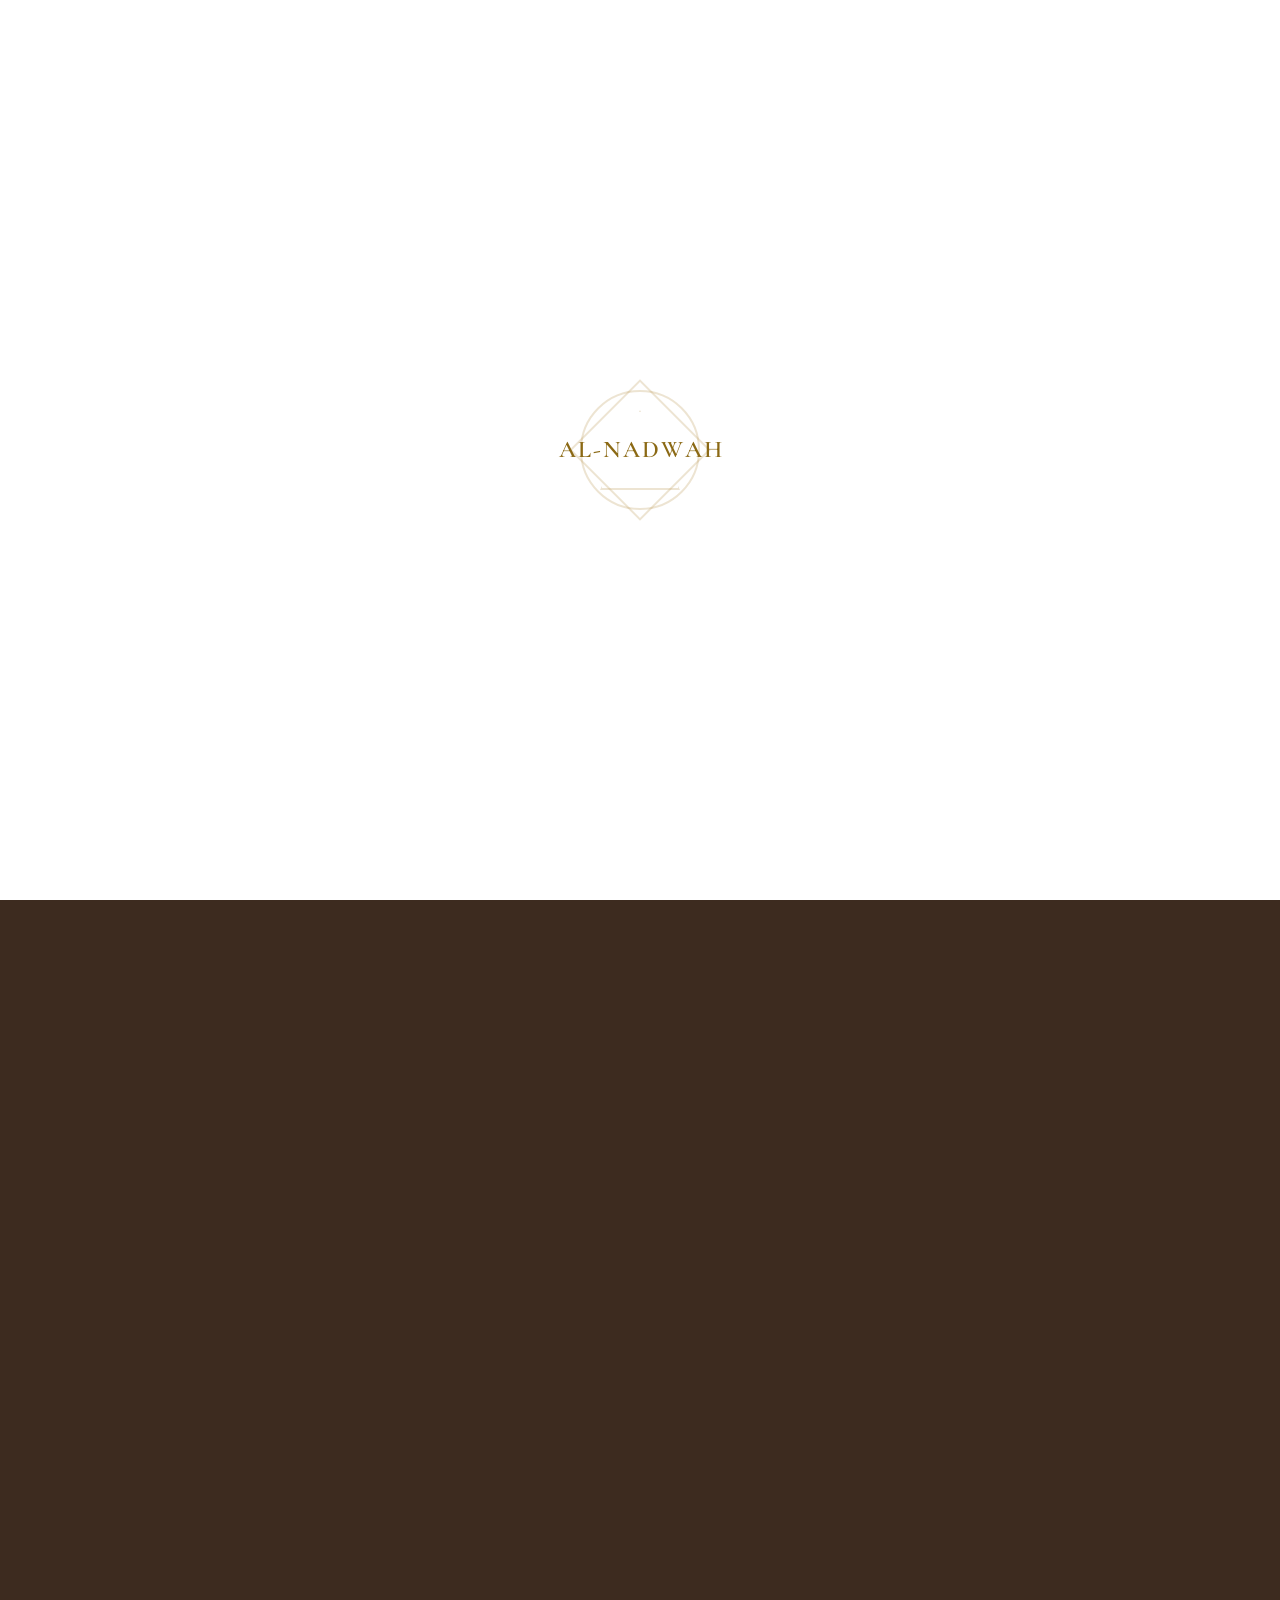
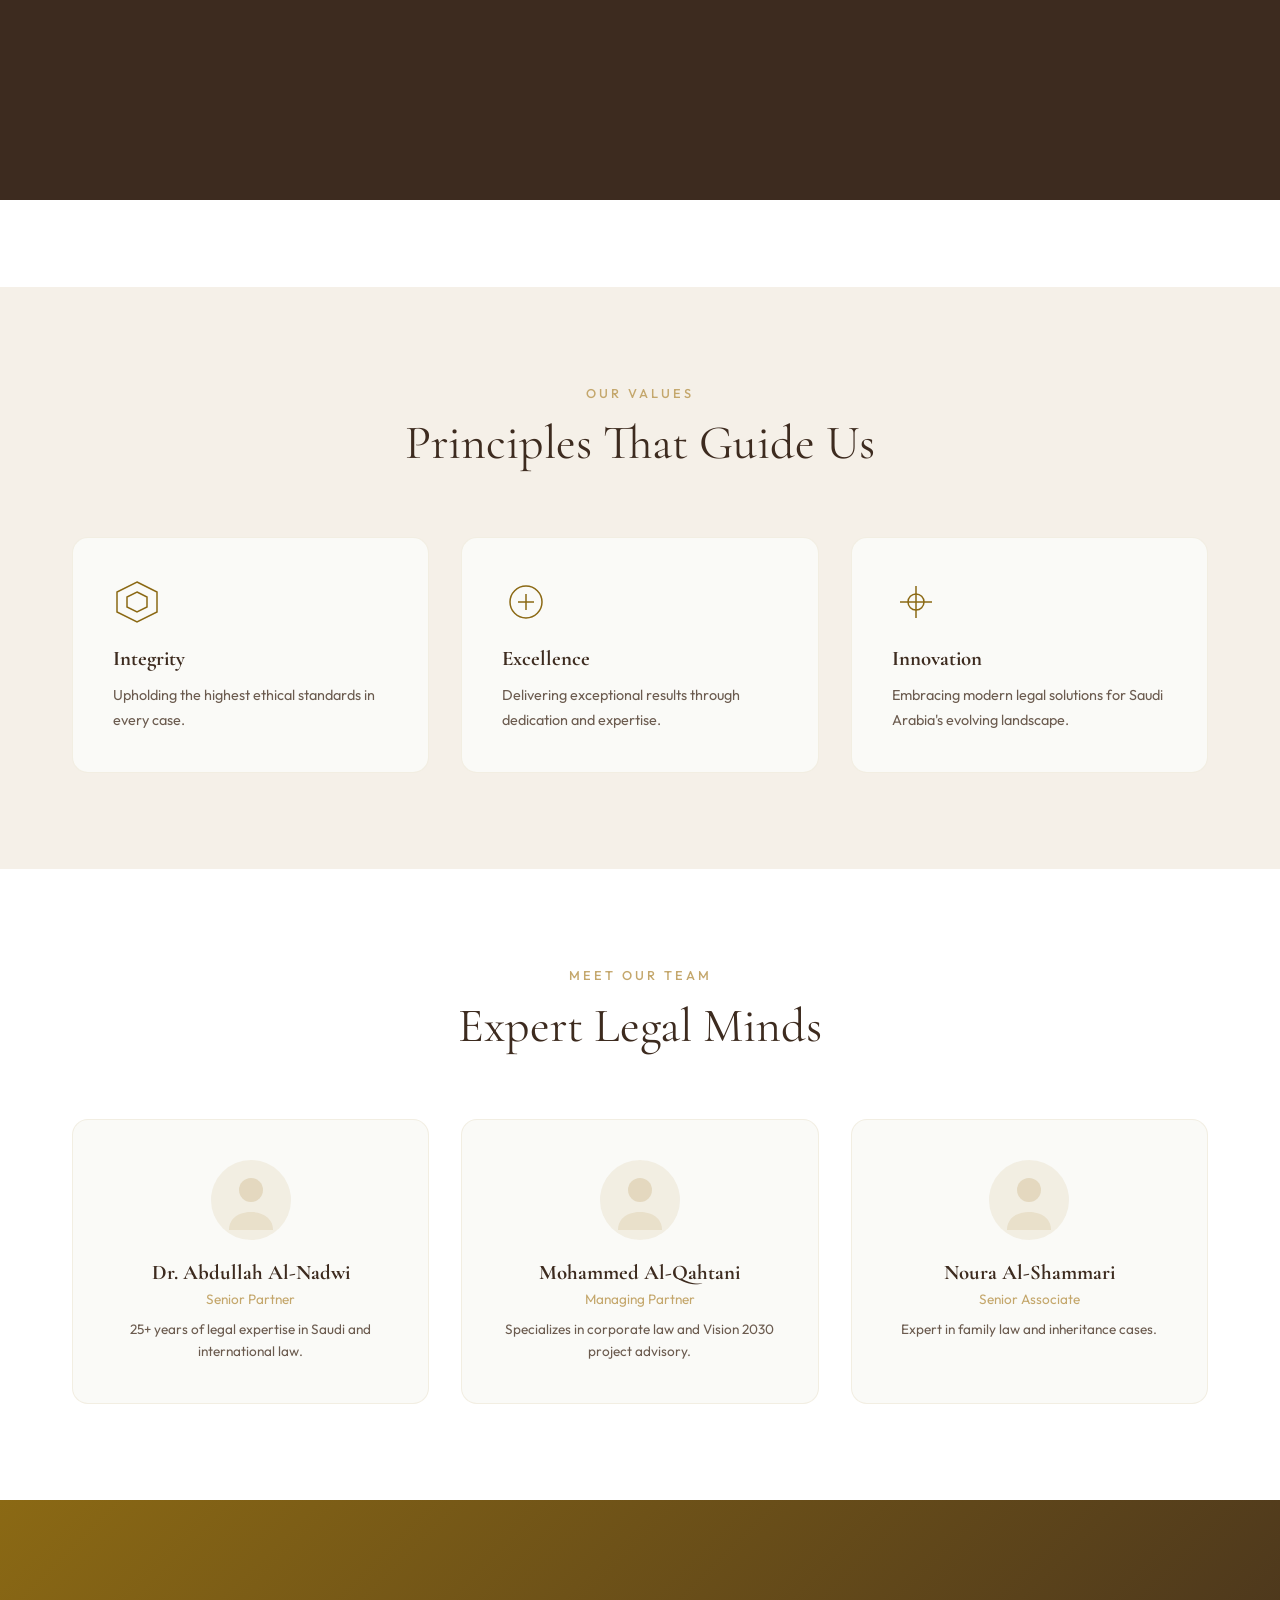
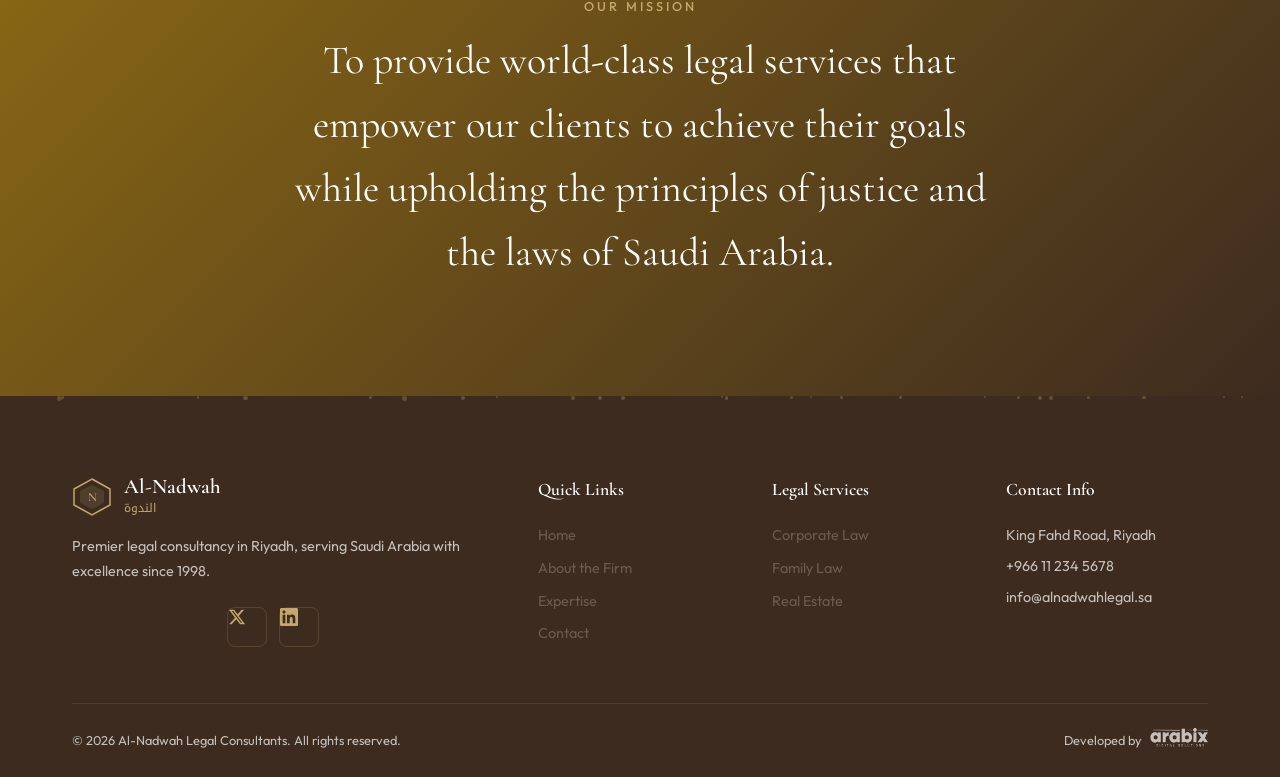
==== about.html @ ef18563a "Fix footer social icons centering, remove hero title animation, add testimonial profile photos" ====
<!DOCTYPE html>
<html lang="en" dir="ltr">
<head>
    <meta charset="UTF-8">
    <meta name="viewport" content="width=device-width, initial-scale=1.0">
    <title>About Us | Al-Nadwah Legal Consultants</title>
    <link rel="preconnect" href="https://fonts.googleapis.com">
    <link rel="preconnect" href="https://fonts.gstatic.com" crossorigin>
    <link href="https://fonts.googleapis.com/css2?family=Cormorant+Garamond:wght@300;400;500;600;700&family=Outfit:wght@200;300;400;500;600;700&family=Noto+Kufi+Arabic:wght@300;400;500;600;700&display=swap" rel="stylesheet">
    <link rel="stylesheet" href="styles.css?v=11">
</head>
<body>
    <div class="preloader" id="preloader">
        <div class="preloader-inner">
            <div class="preloader-shape shape-1"></div>
            <div class="preloader-shape shape-2"></div>
            <div class="preloader-shape shape-3"></div>
            <div class="preloader-text">
                <span>A</span><span>L</span><span>-</span><span>N</span><span>A</span><span>D</span><span>W</span><span>A</span><span>H</span>
            </div>
        </div>
    </div>
    <div class="cursor" id="cursor"></div>
    <div class="cursor-follower" id="cursorFollower"></div>

    <nav class="nav" id="nav">
        <div class="nav-container">
            <a href="index.html" class="nav-logo">
                <div class="logo-icon">
                    <svg viewBox="0 0 40 40" fill="none">
                        <path d="M20 2L38 12V28L20 38L2 28V12L20 2Z" stroke="currentColor" stroke-width="1.5"/>
                        <path d="M20 8L32 14V26L20 32L8 26V14L20 8Z" fill="currentColor" opacity="0.15"/>
                        <text x="20" y="24" text-anchor="middle" fill="currentColor" font-size="12" font-weight="600" font-family="Cormorant Garamond">N</text>
                    </svg>
                </div>
                <div class="logo-text">
                    <span class="logo-en">Al-Nadwah</span>
                    <span class="logo-ar">الندوة</span>
                </div>
            </a>
            <div class="nav-links" id="navLinks">
                <a href="index.html" class="nav-link" data-en="Home" data-ar="الرئيسية">Home</a>
                <a href="about.html" class="nav-link active" data-en="About the Firm" data-ar="عن المكتب">About the Firm</a>
                <a href="services.html" class="nav-link" data-en="Expertise" data-ar="خبراتنا">Expertise</a>
                <a href="contact.html" class="nav-link" data-en="Contact" data-ar="تواصل">Contact</a>
            </div>
            <div class="nav-actions">
                <button class="lang-toggle" id="langToggle">
                    <span class="lang-icon"><svg viewBox="0 0 24 24" fill="none" stroke="currentColor" stroke-width="1.5"><circle cx="12" cy="12" r="10"/><path d="M2 12h20M12 2a15.3 15.3 0 014 10 15.3 15.3 0 01-4 10 15.3 15.3 0 01-4-10 15.3 15.3 0 014-10z"/></svg></span>
                    <span class="lang-text" id="langText">عربي</span>
                </button>
                <a href="contact.html" class="nav-cta" data-en="Get Started" data-ar="ابدأ الآن">Get Started</a>
            </div>
            <button class="nav-toggle" id="navToggle"><span></span><span></span><span></span></button>
        </div>
    </nav>

    <div class="mobile-menu" id="mobileMenu">
        <div class="mobile-menu-inner">
            <a href="index.html" class="mobile-link" data-en="Home" data-ar="الرئيسية">Home</a>
            <a href="about.html" class="mobile-link active" data-en="About the Firm" data-ar="عن المكتب">About the Firm</a>
            <a href="services.html" class="mobile-link" data-en="Expertise" data-ar="خبراتنا">Expertise</a>
            <a href="contact.html" class="mobile-link" data-en="Contact" data-ar="تواصل">Contact</a>
            <div class="mobile-lang"><button class="lang-toggle" onclick="toggleLang()"><span id="mobileLangText">عربي</span></button></div>
        </div>
    </div>

    <!-- Page Hero -->
    <section class="about-hero" id="aboutHero">
        <div class="about-hero-part">
            <div class="about-hero-left">
                <div class="about-hero-content">
                    <h1 class="about-hero-title reveal-up" data-en="The Firm" data-ar="المكتب">The Firm</h1>
                    <nav class="breadcrumb reveal-up">
                        <a href="index.html" data-en="Home" data-ar="الرئيسية">Home</a>
                        <span>›</span>
                        <span data-en="The Firm" data-ar="المكتب">The Firm</span>
                    </nav>
                </div>
            </div>
            <div class="about-hero-right">
                <img src="assets/03.png" alt="Al-Nadwah Legal" class="about-hero-img">
            </div>
        </div>
    </section>

    <!-- Our Story -->
    <section style="padding: 6rem 0; background: var(--white);">
        <div class="section-container">
            <div class="about-grid">
                <div class="about-content">
                    <h2 class="section-title reveal-up" data-en="Founded in 1998" data-ar="تأسست عام 1998">Founded in 1998</h2>
                    <p class="about-text reveal-up" data-en="Founded in 1998 by Sheikh Abdullah Al-Nadwi, our firm began as a small practice in Riyadh's historic district. Over 25 years, we have grown into one of Saudi Arabia's most respected legal consultancies, serving over 3,000 clients across the Kingdom." data-ar="تأسست في عام 1998 على يد الشيخ عبدالله الندوي، بدأت شركتنا كممارسة صغيرة في الحي التاريخي في الرياض. على مدى 25 عاماً، نمونا لتصبح واحدة من أكثر شركات الاستشارات القانونية احتراماً في المملكة العربية السعودية، حيث خدمنا أكثر من 3000 عميل في جميع أنحاء المملكة.">Founded in 1998 by Sheikh Abdullah Al-Nadwi, our firm began as a small practice in Riyadh's historic district. Over 25 years, we have grown into one of Saudi Arabia's most respected legal consultancies, serving over 3,000 clients across the Kingdom.</p>
                    <p class="about-text reveal-up" data-en="Our deep understanding of both Sharia law and modern legal frameworks allows us to serve our clients with unmatched precision. We combine traditional Saudi legal principles with international best practices." data-ar="فهمنا العميق للشريعة الإسلامية والأنظمة القانونية الحديثة يمكّنا من خدمة عملائنا بدقة لا مثيل لها. نجمع بين المبادئ القانونية السعودية التقليدية وأفضل الممارسات الدولية.">Our deep understanding of both Sharia law and modern legal frameworks allows us to serve our clients with unmatched precision. We combine traditional Saudi legal principles with international best practices.</p>
                </div>
                <div class="about-visual reveal-scale">
                    <div class="about-image-stack">
                        <div class="about-img about-img-1">
                            <svg viewBox="0 0 300 400" fill="none">
                                <rect width="300" height="400" rx="12" fill="#F5F0E8"/>
                                <rect x="30" y="40" width="240" height="2" fill="#C4A76C" opacity="0.3"/>
                                <rect x="30" y="60" width="180" height="2" fill="#C4A76C" opacity="0.2"/>
                                <rect x="30" y="80" width="200" height="2" fill="#C4A76C" opacity="0.2"/>
                                <circle cx="150" cy="250" r="60" fill="#C4A76C" opacity="0.1"/>
                                <text x="150" y="255" text-anchor="middle" fill="#8B6914" font-size="14" font-family="Cormorant Garamond" opacity="0.5">EST. 1998</text>
                            </svg>
                        </div>
                        <div class="about-img about-img-2">
                            <svg viewBox="0 0 250 300" fill="none">
                                <rect width="250" height="300" rx="12" fill="#C4A76C" opacity="0.1"/>
                                <rect x="20" y="30" width="210" height="2" fill="#C4A76C" opacity="0.3"/>
                                <rect x="20" y="50" width="150" height="2" fill="#C4A76C" opacity="0.2"/>
                                <circle cx="125" cy="180" r="40" stroke="#8B6914" stroke-width="1" opacity="0.3"/>
                                <text x="125" y="185" text-anchor="middle" fill="#8B6914" font-size="10" font-family="Cormorant Garamond" opacity="0.4">25+ Years</text>
                            </svg>
                        </div>
                    </div>
                </div>
            </div>
        </div>
    </section>

    <!-- Values -->
    <section style="padding: 6rem 0; background: var(--cream);">
        <div class="section-container">
            <div class="section-header">
                <div class="section-label reveal-up" data-en="Our Values" data-ar="قيمنا">Our Values</div>
                <h2 class="section-title reveal-up" data-en="Principles That Guide Us" data-ar="مبادئ توجيهنا">Principles That Guide Us</h2>
            </div>
            <div class="testimonials-grid">
                <div class="testimonial-card reveal-up">
                    <div class="vision-card-icon">
                        <svg viewBox="0 0 48 48" fill="none" stroke="#8B6914" stroke-width="1.5">
                            <path d="M24 4L44 14V34L24 44L4 34V14L24 4Z"/>
                            <path d="M24 14L34 19V29L24 34L14 29V19L24 14Z"/>
                        </svg>
                    </div>
                    <h4 style="margin: 1rem 0 0.5rem; color: var(--deep-brown); font-family: 'Cormorant Garamond', serif; font-size: 1.3rem;" data-en="Integrity" data-ar="النزاهة">Integrity</h4>
                    <p style="font-size: 0.9rem; color: var(--text-light); line-height: 1.7;" data-en="Upholding the highest ethical standards in every case." data-ar="الالتزام بأعلى المعايير الأخلاقية في كل قضية.">Upholding the highest ethical standards in every case.</p>
                </div>
                <div class="testimonial-card reveal-up">
                    <div class="vision-card-icon">
                        <svg viewBox="0 0 48 48" fill="none" stroke="#8B6914" stroke-width="1.5">
                            <circle cx="24" cy="24" r="16"/>
                            <path d="M24 16v16M16 24h16"/>
                        </svg>
                    </div>
                    <h4 style="margin: 1rem 0 0.5rem; color: var(--deep-brown); font-family: 'Cormorant Garamond', serif; font-size: 1.3rem;" data-en="Excellence" data-ar="التميز">Excellence</h4>
                    <p style="font-size: 0.9rem; color: var(--text-light); line-height: 1.7;" data-en="Delivering exceptional results through dedication and expertise." data-ar="تقديم نتائج استثنائية من خلال التفاني والخبرة.">Delivering exceptional results through dedication and expertise.</p>
                </div>
                <div class="testimonial-card reveal-up">
                    <div class="vision-card-icon">
                        <svg viewBox="0 0 48 48" fill="none" stroke="#8B6914" stroke-width="1.5">
                            <path d="M24 8v32M8 24h32"/>
                            <circle cx="24" cy="24" r="8"/>
                        </svg>
                    </div>
                    <h4 style="margin: 1rem 0 0.5rem; color: var(--deep-brown); font-family: 'Cormorant Garamond', serif; font-size: 1.3rem;" data-en="Innovation" data-ar="الابتكار">Innovation</h4>
                    <p style="font-size: 0.9rem; color: var(--text-light); line-height: 1.7;" data-en="Embracing modern legal solutions for Saudi Arabia's evolving landscape." data-ar="تبني الحلول القانونية الحديثة للمشهد المتطور في المملكة العربية السعودية.">Embracing modern legal solutions for Saudi Arabia's evolving landscape.</p>
                </div>
            </div>
        </div>
    </section>

    <!-- Team -->
    <section style="padding: 6rem 0; background: var(--white);">
        <div class="section-container">
            <div class="section-header">
                <div class="section-label reveal-up" data-en="Meet Our Team" data-ar="تعرف على فريقنا">Meet Our Team</div>
                <h2 class="section-title reveal-up" data-en="Expert Legal Minds" data-ar="عقول قانونية خبيرة">Expert Legal Minds</h2>
            </div>
            <div class="testimonials-grid">
                <div class="testimonial-card reveal-up" style="text-align: center;">
                    <div class="author-avatar" style="margin: 0 auto 1rem; width: 80px; height: 80px;">
                        <svg viewBox="0 0 80 80" fill="none"><circle cx="40" cy="40" r="40" fill="#C4A76C" opacity="0.15"/><circle cx="40" cy="30" r="12" fill="#C4A76C" opacity="0.3"/><path d="M18 70c0-12 10-18 22-18s22 6 22 18" fill="#C4A76C" opacity="0.2"/></svg>
                    </div>
                    <h4 style="color: var(--deep-brown); font-family: 'Cormorant Garamond', serif; font-size: 1.3rem;" data-en="Dr. Abdullah Al-Nadwi" data-ar="د. عبدالله الندوي">Dr. Abdullah Al-Nadwi</h4>
                    <span style="font-size: 0.85rem; color: var(--gold); display: block; margin-bottom: 0.5rem;" data-en="Senior Partner" data-ar="شريك أول">Senior Partner</span>
                    <p style="font-size: 0.85rem; color: var(--text-light); line-height: 1.6;" data-en="25+ years of legal expertise in Saudi and international law." data-ar="أكثر من 25 عاماً من الخبرة القانونية في القانون السعودي والدولي.">25+ years of legal expertise in Saudi and international law.</p>
                </div>
                <div class="testimonial-card reveal-up" style="text-align: center;">
                    <div class="author-avatar" style="margin: 0 auto 1rem; width: 80px; height: 80px;">
                        <svg viewBox="0 0 80 80" fill="none"><circle cx="40" cy="40" r="40" fill="#C4A76C" opacity="0.15"/><circle cx="40" cy="30" r="12" fill="#C4A76C" opacity="0.3"/><path d="M18 70c0-12 10-18 22-18s22 6 22 18" fill="#C4A76C" opacity="0.2"/></svg>
                    </div>
                    <h4 style="color: var(--deep-brown); font-family: 'Cormorant Garamond', serif; font-size: 1.3rem;" data-en="Mohammed Al-Qahtani" data-ar="محمد القحطاني">Mohammed Al-Qahtani</h4>
                    <span style="font-size: 0.85rem; color: var(--gold); display: block; margin-bottom: 0.5rem;" data-en="Managing Partner" data-ar="شريك إداري">Managing Partner</span>
                    <p style="font-size: 0.85rem; color: var(--text-light); line-height: 1.6;" data-en="Specializes in corporate law and Vision 2030 project advisory." data-ar="متخصص في قانون الشركات واستشارات مشاريع رؤية 2030.">Specializes in corporate law and Vision 2030 project advisory.</p>
                </div>
                <div class="testimonial-card reveal-up" style="text-align: center;">
                    <div class="author-avatar" style="margin: 0 auto 1rem; width: 80px; height: 80px;">
                        <svg viewBox="0 0 80 80" fill="none"><circle cx="40" cy="40" r="40" fill="#C4A76C" opacity="0.15"/><circle cx="40" cy="30" r="12" fill="#C4A76C" opacity="0.3"/><path d="M18 70c0-12 10-18 22-18s22 6 22 18" fill="#C4A76C" opacity="0.2"/></svg>
                    </div>
                    <h4 style="color: var(--deep-brown); font-family: 'Cormorant Garamond', serif; font-size: 1.3rem;" data-en="Noura Al-Shammari" data-ar="نورة الشمري">Noura Al-Shammari</h4>
                    <span style="font-size: 0.85rem; color: var(--gold); display: block; margin-bottom: 0.5rem;" data-en="Senior Associate" data-ar="محامٍ أول">Senior Associate</span>
                    <p style="font-size: 0.85rem; color: var(--text-light); line-height: 1.6;" data-en="Expert in family law and inheritance cases." data-ar="خبيرة في قانون الأسرة وقضايا الميراث.">Expert in family law and inheritance cases.</p>
                </div>
            </div>
        </div>
    </section>

    <!-- Mission -->
    <section class="cta-section" style="padding: 6rem 0;">
        <div class="section-container">
            <div class="cta-content">
                <div class="section-label reveal-up" style="color: var(--gold);" data-en="Our Mission" data-ar="مهمتنا">Our Mission</div>
                <h2 class="cta-title reveal-up" style="font-size: 2.5rem;" data-en="To provide world-class legal services that empower our clients to achieve their goals while upholding the principles of justice and the laws of Saudi Arabia." data-ar="تقديم خدمات قانونية عالمية المستوى تمكّن عملائنا من تحقيق أهدافهم مع الحفاظ على مبادئ العدالة وقوانين المملكة العربية السعودية.">To provide world-class legal services that empower our clients to achieve their goals while upholding the principles of justice and the laws of Saudi Arabia.</h2>
            </div>
        </div>
    </section>

    <!-- Footer -->
    <footer class="footer">
        <div class="footer-particles" id="footerParticles"></div>
        <div class="footer-container">
            <div class="footer-top">
                <div class="footer-brand">
                    <a href="index.html" class="footer-logo">
                        <div class="logo-icon"><svg viewBox="0 0 40 40" fill="none"><path d="M20 2L38 12V28L20 38L2 28V12L20 2Z" stroke="currentColor" stroke-width="1.5"/><path d="M20 8L32 14V26L20 32L8 26V14L20 8Z" fill="currentColor" opacity="0.15"/><text x="20" y="24" text-anchor="middle" fill="currentColor" font-size="12" font-weight="600" font-family="Cormorant Garamond">N</text></svg></div>
                        <div class="logo-text"><span class="logo-en">Al-Nadwah</span><span class="logo-ar">الندوة</span></div>
                    </a>
                    <p class="footer-desc" data-en="Premier legal consultancy in Riyadh, serving Saudi Arabia with excellence since 1998." data-ar="أولى الاستشارات القانونية في الرياض، تخدم المملكة العربية السعودية بالتمييز منذ عام 1998.">Premier legal consultancy in Riyadh, serving Saudi Arabia with excellence since 1998.</p>
                    <div class="footer-social">
                        <a href="#" class="social-link" aria-label="Twitter"><svg viewBox="0 0 24 24" fill="currentColor"><path d="M18.244 2.25h3.308l-7.227 8.26 8.502 11.24H16.17l-5.214-6.817L4.99 21.75H1.68l7.73-8.835L1.254 2.25H8.08l4.713 6.231zm-1.161 17.52h1.833L7.084 4.126H5.117z"/></svg></a>
                        <a href="#" class="social-link" aria-label="LinkedIn"><svg viewBox="0 0 24 24" fill="currentColor"><path d="M20.447 20.452h-3.554v-5.569c0-1.328-.027-3.037-1.852-3.037-1.853 0-2.136 1.445-2.136 2.939v5.667H9.351V9h3.414v1.561h.046c.477-.9 1.637-1.85 3.37-1.85 3.601 0 4.267 2.37 4.267 5.455v6.286zM5.337 7.433c-1.144 0-2.063-.926-2.063-2.065 0-1.138.92-2.063 2.063-2.063 1.14 0 2.064.925 2.064 2.063 0 1.139-.925 2.065-2.064 2.065zm1.782 13.019H3.555V9h3.564v11.452zM22.225 0H1.771C.792 0 0 .774 0 1.729v20.542C0 23.227.792 24 1.771 24h20.451C23.2 24 24 23.227 24 22.271V1.729C24 .774 23.2 0 22.222 0h.003z"/></svg></a>
                    </div>
                </div>
                <div class="footer-links">
                    <div class="footer-col">
                        <h4 data-en="Quick Links" data-ar="روابط سريعة">Quick Links</h4>
                        <a href="index.html" data-en="Home" data-ar="الرئيسية">Home</a>
                        <a href="about.html" data-en="About the Firm" data-ar="عن المكتب">About the Firm</a>
                        <a href="services.html" data-en="Expertise" data-ar="خبراتنا">Expertise</a>
                        <a href="contact.html" data-en="Contact" data-ar="تواصل">Contact</a>
                    </div>
                    <div class="footer-col">
                        <h4 data-en="Legal Services" data-ar="الخدمات القانونية">Legal Services</h4>
                        <a href="services.html" data-en="Corporate Law" data-ar="قانون الشركات">Corporate Law</a>
                        <a href="services.html" data-en="Family Law" data-ar="قانون الأسرة">Family Law</a>
                        <a href="services.html" data-en="Real Estate" data-ar="العقارات">Real Estate</a>
                    </div>
                    <div class="footer-col">
                        <h4 data-en="Contact Info" data-ar="معلومات التواصل">Contact Info</h4>
                        <p data-en="King Fahd Road, Riyadh" data-ar="شارع الملك فهد، الرياض">King Fahd Road, Riyadh</p>
                        <p data-en="+966 11 234 5678" data-ar="+966 11 234 5678">+966 11 234 5678</p>
                        <p data-en="info@alnadwahlegal.sa" data-ar="info@alnadwahlegal.sa">info@alnadwahlegal.sa</p>
                    </div>
                </div>
            </div>
            <div class="footer-bottom">
                <p data-en="© 2026 Al-Nadwah Legal Consultants. All rights reserved." data-ar="© ٢٠٢٦ الندوة للاستشارات القانونية. جميع الحقوق محفوظة.">© 2026 Al-Nadwah Legal Consultants. All rights reserved.</p>
                <div class="footer-dev">
                    <span data-en="Developed by" data-ar="تطوير بواسطة">Developed by</span>
                    <a href="https://arabixweb.com" target="_blank" class="dev-logo"><img src="assets/arabix-logo.png" alt="arabixweb" onerror="this.style.display='none'; this.nextElementSibling.style.display='inline';"><span style="display:none; color: #C4A76C; font-weight: 600;">arabixweb</span></a>
                </div>
            </div>
        </div>
    </footer>
    <script src="app.js"></script>
</body>
</html>
---- styles.css ----
/* ========================================
   Al-Nadwah Legal Consultants
   White & Light Brown Theme
   ======================================== */

:root {
    --white: #FFFFFF;
    --off-white: #FAFAF7;
    --cream: #F5F0E8;
    --light-brown: #D4B896;
    --brown: #C4A76C;
    --dark-brown: #8B6914;
    --deep-brown: #3D2B1F;
    --text: #2C2420;
    --text-light: #6B5B4F;
    --text-lighter: #9A8B7F;
    --gold: #C4A76C;
    --gold-light: #D4C4A0;
    --border: rgba(196, 167, 108, 0.15);
    --shadow: 0 4px 30px rgba(61, 43, 31, 0.08);
    --shadow-lg: 0 20px 60px rgba(61, 43, 31, 0.12);
    --transition: cubic-bezier(0.4, 0, 0.2, 1);
    --bounce: cubic-bezier(0.68, -0.55, 0.265, 1.55);
}

*, *::before, *::after {
    margin: 0;
    padding: 0;
    box-sizing: border-box;
}

html {
    scroll-behavior: smooth;
    font-size: 16px;
}

body {
    font-family: 'Outfit', sans-serif;
    color: var(--text);
    background: var(--white);
    overflow-x: hidden;
    line-height: 1.6;
}

body.loading {
    overflow: hidden;
}

/* ========================================
   Preloader
   ======================================== */
.preloader {
    position: fixed;
    top: 0;
    left: 0;
    width: 100%;
    height: 100%;
    background: var(--white);
    z-index: 10000;
    display: flex;
    align-items: center;
    justify-content: center;
    transition: opacity 0.8s var(--transition), visibility 0.8s;
}

.preloader.hidden {
    opacity: 0;
    visibility: hidden;
}

.preloader-inner {
    position: relative;
    width: 200px;
    height: 200px;
    display: flex;
    align-items: center;
    justify-content: center;
}

.preloader-shape {
    position: absolute;
    border: 2px solid var(--gold);
    opacity: 0.3;
}

.shape-1 {
    width: 120px;
    height: 120px;
    border-radius: 50%;
    animation: preloaderPulse 2s ease-in-out infinite;
}

.shape-2 {
    width: 100px;
    height: 100px;
    transform: rotate(45deg);
    animation: preloaderSpin 3s linear infinite;
}

.shape-3 {
    width: 80px;
    height: 80px;
    clip-path: polygon(50% 0%, 100% 100%, 0% 100%);
    animation: preloaderPulse 2s ease-in-out infinite 0.5s;
}

@keyframes preloaderPulse {
    0%, 100% { transform: scale(1); opacity: 0.3; }
    50% { transform: scale(1.1); opacity: 0.6; }
}

@keyframes preloaderSpin {
    from { transform: rotate(45deg); }
    to { transform: rotate(405deg); }
}

.preloader-text {
    position: relative;
    z-index: 1;
    display: flex;
    gap: 2px;
}

.preloader-text span {
    font-family: 'Cormorant Garamond', serif;
    font-size: 1.5rem;
    font-weight: 600;
    color: var(--dark-brown);
    animation: preloaderLetter 1.5s ease-in-out infinite;
}

.preloader-text span:nth-child(1) { animation-delay: 0s; }
.preloader-text span:nth-child(2) { animation-delay: 0.1s; }
.preloader-text span:nth-child(3) { animation-delay: 0.2s; }
.preloader-text span:nth-child(4) { animation-delay: 0.3s; }
.preloader-text span:nth-child(5) { animation-delay: 0.4s; }
.preloader-text span:nth-child(6) { animation-delay: 0.5s; }
.preloader-text span:nth-child(7) { animation-delay: 0.6s; }
.preloader-text span:nth-child(8) { animation-delay: 0.7s; }
.preloader-text span:nth-child(9) { animation-delay: 0.8s; }

@keyframes preloaderLetter {
    0%, 100% { opacity: 0.3; transform: translateY(0); }
    50% { opacity: 1; transform: translateY(-5px); }
}

/* ========================================
   Navigation
   ======================================== */
.nav {
    position: fixed;
    top: 0;
    left: 0;
    width: 100%;
    z-index: 1000;
    padding: 1.2rem 0;
    transition: all 0.5s var(--transition);
}

.nav.scrolled {
    background: rgba(255, 255, 255, 0.97);
    backdrop-filter: blur(20px);
    padding: 0.7rem 0;
    box-shadow: 0 2px 40px rgba(61, 43, 31, 0.08);
}

.hero-page.nav.scrolled .nav-logo,
.hero-page.nav.scrolled .logo-en {
    color: var(--deep-brown);
}

.hero-page.nav.scrolled .logo-ar {
    color: var(--brown);
}

.hero-page.nav.scrolled .nav-link {
    color: var(--text-light);
    transition: color 0.3s ease;
}

.hero-page.nav.scrolled .nav-link:hover,
.hero-page.nav.scrolled .nav-link.active {
    color: var(--deep-brown);
}

.hero-page.nav.scrolled .nav-link::after {
    background: var(--gold);
}

.hero-page.nav.scrolled .lang-toggle {
    border-color: var(--border);
    color: var(--text-light);
    background: transparent;
}

.hero-page.nav.scrolled .lang-toggle:hover {
    border-color: var(--gold);
    color: var(--dark-brown);
    background: transparent;
}

.hero-page.nav.scrolled .nav-cta {
    background: var(--deep-brown);
    border: 1.5px solid var(--deep-brown);
    color: var(--white);
}

.hero-page.nav.scrolled .nav-cta:hover {
    background: var(--dark-brown);
    border-color: var(--dark-brown);
}

.nav-container {
    max-width: 1300px;
    margin: 0 auto;
    padding: 0 2rem;
    display: flex;
    align-items: center;
    justify-content: space-between;
}

.nav-logo {
    display: flex;
    align-items: center;
    gap: 0.75rem;
    text-decoration: none;
    color: var(--deep-brown);
}

.logo-icon {
    width: 40px;
    height: 40px;
}

.logo-icon svg {
    width: 100%;
    height: 100%;
}

.logo-text {
    display: flex;
    flex-direction: column;
}

.logo-en {
    font-family: 'Cormorant Garamond', serif;
    font-size: 1.3rem;
    font-weight: 600;
    line-height: 1.1;
    color: var(--deep-brown);
}

.logo-ar {
    font-family: 'Noto Kufi Arabic', sans-serif;
    font-size: 0.75rem;
    color: var(--brown);
}

.nav-links {
    display: flex;
    gap: 2.5rem;
}

.nav-link {
    text-decoration: none;
    color: var(--deep-brown);
    font-size: 0.85rem;
    font-weight: 600;
    text-transform: uppercase;
    letter-spacing: 0.5px;
    position: relative;
    transition: color 0.3s;
}

.nav-link::after {
    content: '';
    position: absolute;
    bottom: -4px;
    left: 0;
    width: 0;
    height: 1.5px;
    background: var(--gold);
    transition: width 0.4s var(--transition);
}

.nav-link:hover, .nav-link.active {
    color: var(--deep-brown);
}

.nav-link:hover::after, .nav-link.active::after {
    width: 100%;
}

.nav-actions {
    display: flex;
    align-items: center;
    gap: 1.5rem;
}

.lang-toggle {
    display: flex;
    align-items: center;
    gap: 0.4rem;
    background: none;
    border: 1px solid var(--border);
    padding: 0.4rem 0.8rem;
    border-radius: 20px;
    cursor: pointer;
    font-size: 0.8rem;
    color: var(--text-light);
    transition: all 0.3s;
}

.lang-toggle:hover {
    border-color: var(--gold);
    color: var(--dark-brown);
}

.lang-icon svg {
    width: 16px;
    height: 16px;
}

.nav-cta {
    display: inline-flex;
    align-items: center;
    padding: 0.6rem 1.5rem;
    background: var(--deep-brown);
    color: var(--white);
    text-decoration: none;
    border-radius: 6px;
    font-size: 0.85rem;
    font-weight: 500;
    transition: all 0.3s var(--transition);
}

/* Hero page nav - white text over image */
.hero-page .nav-logo,
.hero-page .logo-en {
    color: var(--white);
    transition: color 0.4s ease;
}

.hero-page .logo-ar {
    color: var(--gold);
    transition: color 0.4s ease;
}

.hero-page .nav-link {
    color: rgba(255, 255, 255, 0.9);
    transition: color 0.3s ease;
}

.hero-page .nav-link:hover,
.hero-page .nav-link.active {
    color: var(--white);
}

.hero-page .nav-link::after {
    background: var(--white);
    transition: background 0.3s ease;
}

.hero-page .lang-toggle {
    border-color: var(--deep-brown);
    color: var(--white);
    background: rgba(61, 43, 31, 0.6);
    backdrop-filter: blur(10px);
    transition: all 0.3s ease;
}

.hero-page .lang-toggle:hover {
    border-color: var(--deep-brown);
    color: var(--white);
    background: var(--deep-brown);
    transform: translateY(-2px);
    box-shadow: 0 4px 15px rgba(61, 43, 31, 0.3);
}

.hero-page .nav-cta {
    background: var(--deep-brown);
    border: 1.5px solid var(--deep-brown);
    color: var(--white);
    transition: all 0.3s ease;
}

.hero-page .nav-cta:hover {
    background: var(--dark-brown);
    border-color: var(--dark-brown);
    transform: translateY(-2px);
    box-shadow: 0 4px 15px rgba(61, 43, 31, 0.3);
}

.nav-cta:hover {
    background: var(--dark-brown);
    transform: translateY(-1px);
}

.nav-toggle {
    display: none;
    flex-direction: column;
    gap: 5px;
    background: none;
    border: none;
    cursor: pointer;
    padding: 5px;
}

.nav-toggle span {
    width: 24px;
    height: 2px;
    background: var(--deep-brown);
    transition: all 0.3s;
    border-radius: 2px;
}

.hero-page .nav-toggle span {
    background: var(--white);
}

.hero-page.nav.scrolled .nav-toggle span {
    background: var(--deep-brown);
}

.nav-toggle.active span:nth-child(1) {
    transform: rotate(45deg) translate(5px, 5px);
}

.nav-toggle.active span:nth-child(2) {
    opacity: 0;
}

.nav-toggle.active span:nth-child(3) {
    transform: rotate(-45deg) translate(5px, -5px);
}

/* About Hero - Diagonal Split */
.about-hero {
    display: flex;
    height: 30vh;
    margin-top: 72px;
    overflow: hidden;
}

.about-hero-left {
    flex: 1;
    background: var(--deep-brown);
    display: flex;
    align-items: center;
    padding: 2rem 6%;
    clip-path: polygon(0 0, 100% 0, 80% 100%, 0 100%);
    position: relative;
    z-index: 2;
}

.about-hero-part {
    display: flex;
    flex: 1;
    height: 100%;
    width: 100%;
}

.about-hero-right {
    width: 55%;
    margin-left: -12%;
    overflow: hidden;
    height: 100%;
}

.about-hero-img {
    width: 100%;
    height: 100%;
    object-fit: cover;
    display: block;
}

.about-hero-content {
    max-width: 500px;
}

.about-hero-title {
    font-family: 'Playfair Display', serif;
    font-size: 3rem;
    font-weight: 700;
    color: var(--white);
    line-height: 1.1;
    margin-bottom: 0.8rem;
}

/* RTL Hero Mirror */
[dir="rtl"] .about-hero-part {
    flex-direction: row-reverse;
    flex-wrap: wrap;
}

[dir="rtl"] .about-hero-left {
    flex: 1;
    order: 2;
    clip-path: polygon(20% 0, 100% 0, 100% 100%, 0 100%);
}

[dir="rtl"] .about-hero-right {
    order: 1;
    width: 55%;
    margin-right: -12%;
    margin-left: 0;
}

[dir="rtl"] .about-hero-content {
    text-align: right;
}

[dir="rtl"] .breadcrumb {
    direction: rtl;
}

.breadcrumb {
    display: flex;
    align-items: center;
    gap: 0.5rem;
    font-size: 0.85rem;
}

.breadcrumb a {
    color: rgba(255, 255, 255, 0.7);
    text-decoration: none;
    transition: color 0.3s ease;
}

.breadcrumb a:hover {
    color: var(--white);
}

.breadcrumb span {
    color: rgba(255, 255, 255, 0.5);
}

.breadcrumb span:last-child {
    color: var(--gold);
}

/* About Story Section */
.about-story-section {
    padding: 6rem 0;
    background: #3d2b1f;
}

/* About Background Animation */
.about-particles {
    position: absolute;
    top: 0;
    left: 0;
    width: 100%;
    height: 100%;
    pointer-events: none;
}

.about-particle {
    position: absolute;
    width: 4px;
    height: 4px;
    background: var(--gold);
    border-radius: 50%;
    opacity: 0;
    animation: particleFloat linear infinite;
}

.about-particle.line {
    width: 1px;
    height: 40px;
    border-radius: 0;
}

@keyframes particleFloat {
    0% { opacity: 0; transform: translateY(100%) rotate(0deg); }
    10% { opacity: 0.6; }
    90% { opacity: 0.6; }
    100% { opacity: 0; transform: translateY(-100vh) rotate(360deg); }
}

.about-image-frame {
    position: relative;
    border-radius: 12px;
    overflow: hidden;
    box-shadow: 0 20px 60px rgba(0, 0, 0, 0.3);
}

.about-story-img {
    width: 100%;
    height: 400px;
    object-fit: cover;
    display: block;
    border-radius: 12px;
}

.about-frame-accent {
    position: absolute;
    top: -10px;
    right: -10px;
    width: 80px;
    height: 80px;
    border: 3px solid var(--gold);
    border-radius: 12px;
    z-index: -1;
}

/* Mobile Menu */
.mobile-menu {
    position: fixed;
    top: 0;
    left: 0;
    width: 100%;
    height: 100vh;
    background: var(--white);
    z-index: 999;
    display: flex;
    align-items: center;
    justify-content: center;
    opacity: 0;
    visibility: hidden;
    transition: all 0.5s var(--transition);
}

.mobile-menu.active {
    opacity: 1;
    visibility: visible;
}

.mobile-menu-inner {
    display: flex;
    flex-direction: column;
    align-items: center;
    gap: 2rem;
}

.mobile-link {
    font-family: 'Cormorant Garamond', serif;
    font-size: 2.5rem;
    font-weight: 600;
    text-decoration: none;
    color: var(--deep-brown);
    opacity: 0;
    transform: translateY(20px);
    transition: all 0.4s var(--transition);
}

.mobile-menu.active .mobile-link {
    opacity: 1;
    transform: translateY(0);
}

.mobile-menu.active .mobile-link:nth-child(1) { transition-delay: 0.1s; }
.mobile-menu.active .mobile-link:nth-child(2) { transition-delay: 0.2s; }
.mobile-menu.active .mobile-link:nth-child(3) { transition-delay: 0.3s; }
.mobile-menu.active .mobile-link:nth-child(4) { transition-delay: 0.4s; }

.mobile-link:hover {
    color: var(--gold);
}

.mobile-lang {
    margin-top: 1rem;
    opacity: 0;
    transform: translateY(20px);
    transition: all 0.4s var(--transition) 0.5s;
}

.mobile-menu.active .mobile-lang {
    opacity: 1;
    transform: translateY(0);
}

/* ========================================
   Hero Section
   ======================================== */
.hero {
    min-height: 100vh;
    display: flex;
    align-items: center;
    position: relative;
    overflow: hidden;
    background: var(--deep-brown);
}

.hero-bg-image {
    position: absolute;
    top: 0;
    left: 0;
    width: 100%;
    height: 100%;
    background: url('assets/01.png') center center / cover no-repeat;
    z-index: 0;
}

.hero-dark-overlay {
    position: absolute;
    top: 0;
    left: 0;
    width: 100%;
    height: 100%;
    background: linear-gradient(90deg, rgba(61,43,31,0.7) 0%, rgba(61,43,31,0.3) 50%, rgba(61,43,31,0.1) 100%);
    z-index: 1;
}

.hero-diagonal-edge {
    position: absolute;
    bottom: 0;
    right: 0;
    width: 300px;
    height: 300px;
    background: var(--deep-brown);
    clip-path: polygon(100% 0, 100% 100%, 0 100%);
    z-index: 2;
}

.hero-bg-shapes {
    position: absolute;
    top: 0;
    left: 0;
    width: 100%;
    height: 100%;
    pointer-events: none;
    z-index: 0;
}

.floating-shape {
    position: absolute;
    opacity: 0.08;
}

.shape-circle {
    width: 300px;
    height: 300px;
    border: 2px solid var(--gold);
    border-radius: 50%;
    top: 10%;
    right: 5%;
    animation: floatShape 20s ease-in-out infinite;
}

.shape-diamond {
    width: 150px;
    height: 150px;
    border: 2px solid var(--dark-brown);
    transform: rotate(45deg);
    bottom: 20%;
    left: 10%;
    animation: floatShape 15s ease-in-out infinite reverse;
}

.shape-hex {
    width: 120px;
    height: 120px;
    border: 2px solid var(--gold);
    clip-path: polygon(50% 0%, 100% 25%, 100% 75%, 50% 100%, 0% 75%, 0% 25%);
    top: 30%;
    left: 20%;
    animation: floatShape 18s ease-in-out infinite 2s;
}

.shape-triangle {
    width: 100px;
    height: 100px;
    border: 2px solid var(--dark-brown);
    clip-path: polygon(50% 0%, 100% 100%, 0% 100%);
    bottom: 30%;
    right: 15%;
    animation: floatShape 22s ease-in-out infinite 1s;
}

.shape-ring {
    width: 200px;
    height: 200px;
    border: 1px solid var(--gold);
    border-radius: 50%;
    top: 60%;
    left: 5%;
    animation: floatShape 25s ease-in-out infinite 3s;
}

@keyframes floatShape {
    0%, 100% { transform: translateY(0) rotate(0deg); }
    25% { transform: translateY(-20px) rotate(5deg); }
    50% { transform: translateY(-10px) rotate(-3deg); }
    75% { transform: translateY(-25px) rotate(2deg); }
}

.hero-container {
    max-width: 1300px;
    margin: 0 auto;
    padding: 8rem 2rem 4rem;
    display: grid;
    grid-template-columns: 1fr 1fr;
    gap: 4rem;
    align-items: center;
    position: relative;
    z-index: 2;
}

.hero-badge {
    display: inline-flex;
    align-items: center;
    gap: 0.5rem;
    background: rgba(255, 255, 255, 0.1);
    border: 1px solid rgba(255, 255, 255, 0.25);
    padding: 0.5rem 1rem;
    border-radius: 30px;
    font-size: 0.8rem;
    color: var(--white);
    margin-bottom: 1.5rem;
}

.badge-dot {
    width: 6px;
    height: 6px;
    background: var(--gold);
    border-radius: 50%;
    animation: pulse 2s infinite;
}

@keyframes pulse {
    0%, 100% { opacity: 1; transform: scale(1); }
    50% { opacity: 0.5; transform: scale(1.5); }
}

.hero-title {
    font-family: 'Cormorant Garamond', serif;
    font-size: 4.5rem;
    font-weight: 300;
    line-height: 1.1;
    color: var(--white);
    margin-bottom: 1.5rem;
}

.title-line {
    display: block;
}

.title-accent {
    font-weight: 600;
    color: var(--gold);
    font-style: italic;
}

.hero-desc {
    font-size: 1.05rem;
    color: rgba(255, 255, 255, 0.8);
    line-height: 1.8;
    margin-bottom: 2rem;
    max-width: 500px;
}

.hero-buttons {
    display: flex;
    gap: 1rem;
    flex-wrap: wrap;
}

/* Buttons */
.btn {
    display: inline-flex;
    align-items: center;
    gap: 0.5rem;
    padding: 0.9rem 2rem;
    border-radius: 6px;
    font-size: 0.9rem;
    font-weight: 500;
    text-decoration: none;
    transition: all 0.4s var(--transition);
    cursor: pointer;
    border: none;
    position: relative;
    overflow: hidden;
}

.btn svg {
    width: 18px;
    height: 18px;
    transition: transform 0.3s var(--transition);
}

.btn:hover svg {
    transform: translateX(4px);
}

.btn-primary {
    background: var(--deep-brown);
    color: var(--white);
}

.btn-primary:hover {
    background: var(--dark-brown);
    transform: translateY(-2px);
    box-shadow: 0 10px 30px rgba(61, 43, 31, 0.2);
}

.btn-outline {
    background: transparent;
    color: var(--deep-brown);
    border: 1.5px solid var(--deep-brown);
}

.btn-outline:hover {
    background: var(--deep-brown);
    color: var(--white);
    transform: translateY(-2px);
}

.btn-white {
    background: var(--white);
    color: var(--deep-brown);
}

.btn-white:hover {
    background: var(--cream);
    transform: translateY(-2px);
    box-shadow: 0 10px 30px rgba(255, 255, 255, 0.3);
}

.btn-ghost {
    background: transparent;
    color: var(--white);
    border: 1.5px solid rgba(255, 255, 255, 0.4);
}

.btn-ghost:hover {
    background: rgba(255, 255, 255, 0.1);
    border-color: var(--white);
}

/* Hero Responsive */
@media (max-width: 1024px) {
    .hero-title {
        font-size: 3rem;
    }
    
    .hero-diagonal-edge {
        width: 200px;
        height: 200px;
    }
}

@media (max-width: 768px) {
    .nav-links, .nav-actions {
        display: none;
    }
    
    .nav-toggle {
        display: flex;
    }
    
    .hero-title {
        font-size: 2.2rem;
    }
    
    .hero-diagonal-edge {
        width: 150px;
        height: 150px;
    }
    
    .hero-dark-overlay {
        background: linear-gradient(180deg, rgba(61,43,31,0.5) 0%, rgba(61,43,31,0.8) 100%);
    }
}

.hero-scroll-indicator {
    position: absolute;
    bottom: 2rem;
    left: 50%;
    transform: translateX(-50%);
    display: flex;
    flex-direction: column;
    align-items: center;
    gap: 0.5rem;
    z-index: 2;
}

.scroll-line {
    width: 1px;
    height: 40px;
    background: linear-gradient(to bottom, var(--gold), transparent);
    animation: scrollBounce 2s infinite;
}

@keyframes scrollBounce {
    0%, 100% { opacity: 1; transform: scaleY(1); }
    50% { opacity: 0.5; transform: scaleY(0.5); }
}

.hero-scroll-indicator span {
    font-size: 0.7rem;
    color: rgba(255, 255, 255, 0.6);
    text-transform: uppercase;
    letter-spacing: 2px;
}

/* ========================================
   Section Styles
   ======================================== */
.section-container {
    max-width: 1200px;
    margin: 0 auto;
    padding: 0 2rem;
}

.section-label {
    font-size: 0.8rem;
    font-weight: 500;
    color: var(--gold);
    text-transform: uppercase;
    letter-spacing: 3px;
    margin-bottom: 0.75rem;
}

.section-title {
    font-family: 'Cormorant Garamond', serif;
    font-size: 3rem;
    font-weight: 400;
    color: var(--deep-brown);
    line-height: 1.2;
    margin-bottom: 1.5rem;
}

.section-header {
    text-align: center;
    margin-bottom: 4rem;
}

/* ========================================
   About Preview Section
   ======================================== */
.about-preview {
    padding: 8rem 0;
    background: var(--white);
}

.about-grid {
    display: grid;
    grid-template-columns: 1fr 1fr;
    gap: 5rem;
    align-items: center;
}

.about-text {
    font-size: 1.05rem;
    color: var(--text-light);
    line-height: 1.8;
    margin-bottom: 2rem;
}

.about-stats {
    display: flex;
    gap: 2.5rem;
    margin-bottom: 2rem;
}

.about-stat {
    display: flex;
    flex-direction: column;
}

.about-stat-num {
    font-family: 'Cormorant Garamond', serif;
    font-size: 2.5rem;
    font-weight: 700;
    color: var(--dark-brown);
}

.about-stat-plus {
    font-family: 'Cormorant Garamond', serif;
    font-size: 2.5rem;
    font-weight: 700;
    color: var(--gold);
}

.about-stat-label {
    font-size: 0.8rem;
    color: var(--text-light);
    text-transform: uppercase;
    letter-spacing: 1px;
}

.about-visual {
    position: relative;
}

.about-image-stack {
    position: relative;
    overflow: hidden;
}

.about-photo {
    width: 100%;
    max-width: 550px;
    height: 480px;
    border-radius: 12px;
    box-shadow: var(--shadow-lg);
    object-fit: cover;
    object-position: top center;
    transition: transform 0.5s var(--transition);
}

.about-photo:hover {
    transform: scale(1.02);
}

/* ========================================
   Services Horizontal Scroll
   ======================================== */
.services-section {
    padding: 8rem 0;
    background: var(--cream);
}

.services-scroll-wrapper {
    overflow-x: auto;
    padding: 0 2rem 2rem;
    scrollbar-width: thin;
    scrollbar-color: var(--gold) transparent;
}

.services-scroll-wrapper::-webkit-scrollbar {
    height: 4px;
}

.services-scroll-wrapper::-webkit-scrollbar-track {
    background: transparent;
}

.services-scroll-wrapper::-webkit-scrollbar-thumb {
    background: var(--gold);
    border-radius: 2px;
}

.services-scroll {
    display: flex;
    gap: 1.5rem;
    padding-bottom: 1rem;
}

.service-card {
    min-width: 320px;
    background: var(--white);
    border: 1px solid var(--border);
    border-radius: 16px;
    padding: 2.5rem;
    transition: all 0.5s var(--transition);
    position: relative;
    overflow: hidden;
}

.service-card::before {
    content: '';
    position: absolute;
    top: 0;
    left: 0;
    width: 100%;
    height: 3px;
    background: linear-gradient(90deg, var(--gold), var(--dark-brown));
    transform: scaleX(0);
    transform-origin: left;
    transition: transform 0.5s var(--transition);
}

.service-card:hover {
    transform: translateY(-8px);
    box-shadow: var(--shadow-lg);
}

.service-card:hover::before {
    transform: scaleX(1);
}

.service-icon {
    width: 64px;
    height: 64px;
    margin-bottom: 1.5rem;
}

.service-icon svg {
    width: 100%;
    height: 100%;
}

.service-title {
    font-family: 'Cormorant Garamond', serif;
    font-size: 1.5rem;
    font-weight: 600;
    color: var(--deep-brown);
    margin-bottom: 0.75rem;
}

.service-desc {
    font-size: 0.9rem;
    color: var(--text-light);
    line-height: 1.7;
    margin-bottom: 1.5rem;
}

.service-link {
    font-size: 0.85rem;
    color: var(--dark-brown);
    text-decoration: none;
    font-weight: 500;
    transition: color 0.3s;
}

.service-link:hover {
    color: var(--gold);
}

/* ========================================
   Vision Section
   ======================================== */
.vision-section {
    padding: 8rem 0;
    position: relative;
    overflow: hidden;
    background: linear-gradient(135deg, #1a0f0a 0%, #3d2b1f 50%, #2a1d14 100%);
    color: var(--white);
}

.vision-bg {
    position: absolute;
    top: 0;
    left: 0;
    width: 100%;
    height: 100%;
    pointer-events: none;
}

.vision-gradient {
    position: absolute;
    top: 0;
    left: 0;
    width: 100%;
    height: 100%;
    background: radial-gradient(ellipse at 20% 50%, rgba(196, 167, 108, 0.15) 0%, transparent 50%),
                radial-gradient(ellipse at 80% 50%, rgba(196, 167, 108, 0.1) 0%, transparent 50%);
    animation: visionGlow 8s ease-in-out infinite alternate;
}

@keyframes visionGlow {
    0% { opacity: 0.5; transform: scale(1); }
    100% { opacity: 1; transform: scale(1.05); }
}

.vision-glow {
    position: absolute;
    border-radius: 50%;
    filter: blur(80px);
    opacity: 0.3;
}

.vision-glow-1 {
    width: 500px;
    height: 500px;
    background: rgba(196, 167, 108, 0.2);
    top: -200px;
    left: -100px;
    animation: floatGlow1 12s ease-in-out infinite;
}

.vision-glow-2 {
    width: 400px;
    height: 400px;
    background: rgba(139, 105, 20, 0.2);
    bottom: -150px;
    right: -100px;
    animation: floatGlow2 10s ease-in-out infinite;
}

@keyframes floatGlow1 {
    0%, 100% { transform: translate(0, 0); }
    50% { transform: translate(50px, 30px); }
}

@keyframes floatGlow2 {
    0%, 100% { transform: translate(0, 0); }
    50% { transform: translate(-50px, -30px); }
}

.vision-particles {
    position: absolute;
    top: 0;
    left: 0;
    width: 100%;
    height: 100%;
}

.vision-particle {
    position: absolute;
    width: 3px;
    height: 3px;
    background: var(--gold);
    border-radius: 50%;
    animation: visionParticleFloat linear infinite;
}

@keyframes visionParticleFloat {
    0% { opacity: 0; transform: translateY(100%) scale(0); }
    10% { opacity: 0.8; transform: scale(1); }
    90% { opacity: 0.8; }
    100% { opacity: 0; transform: translateY(-100vh) scale(0); }
}

.vision-content {
    text-align: center;
    max-width: 900px;
    margin: 0 auto;
    position: relative;
    z-index: 1;
}

.vision-title {
    color: var(--white);
}

.vision-desc {
    font-size: 1.1rem;
    color: rgba(255, 255, 255, 0.7);
    line-height: 1.8;
    margin-bottom: 3rem;
}

.vision-cards {
    display: grid;
    grid-template-columns: repeat(3, 1fr);
    gap: 1.5rem;
    margin-bottom: 3rem;
}

.vision-card {
    background: rgba(255, 255, 255, 0.05);
    border: 1px solid rgba(196, 167, 108, 0.2);
    border-radius: 12px;
    padding: 2rem;
    transition: all 0.4s var(--transition);
}

.vision-card:hover {
    background: rgba(255, 255, 255, 0.1);
    transform: translateY(-5px);
}

.vision-card-icon {
    width: 48px;
    height: 48px;
    margin-bottom: 1rem;
}

.vision-card-icon svg {
    width: 100%;
    height: 100%;
}

.vision-card h4 {
    font-family: 'Cormorant Garamond', serif;
    font-size: 1.3rem;
    font-weight: 600;
    margin-bottom: 0.5rem;
}

.vision-card p {
    font-size: 0.85rem;
    color: rgba(255, 255, 255, 0.6);
    line-height: 1.6;
}

/* ========================================
   Testimonials
   ======================================== */
.testimonials-section {
    padding: 8rem 0;
    background: var(--white);
}

.testimonials-grid {
    display: grid;
    grid-template-columns: repeat(3, 1fr);
    gap: 2rem;
}

.testimonial-card {
    background: var(--off-white);
    border: 1px solid var(--border);
    border-radius: 16px;
    padding: 2.5rem;
    transition: all 0.4s var(--transition);
    position: relative;
}

.testimonial-card:hover {
    transform: translateY(-5px);
    box-shadow: var(--shadow);
}

.testimonial-quote {
    font-family: 'Cormorant Garamond', serif;
    font-size: 4rem;
    color: var(--gold);
    line-height: 1;
    margin-bottom: 0.5rem;
    opacity: 0.5;
}

.testimonial-text {
    font-size: 0.95rem;
    color: var(--text-light);
    line-height: 1.7;
    margin-bottom: 1.5rem;
}

.testimonial-author {
    display: flex;
    align-items: center;
    gap: 0.75rem;
}

.author-avatar {
    width: 48px;
    height: 48px;
}

.author-avatar svg {
    width: 100%;
    height: 100%;
}

.testimonial-author h4 {
    font-size: 0.9rem;
    font-weight: 600;
    color: var(--deep-brown);
}

.testimonial-author span {
    font-size: 0.8rem;
    color: var(--text-lighter);
}

/* ========================================
   CTA Section
   ======================================== */
.cta-section {
    padding: 8rem 0;
    background: linear-gradient(135deg, var(--dark-brown) 0%, var(--deep-brown) 100%);
    color: var(--white);
    position: relative;
    overflow: hidden;
}

.cta-bg-shapes {
    position: absolute;
    top: 0;
    left: 0;
    width: 100%;
    height: 100%;
    pointer-events: none;
}

.cta-shape {
    position: absolute;
    border: 1px solid rgba(255, 255, 255, 0.1);
    border-radius: 50%;
}

.cta-shape-1 {
    width: 400px;
    height: 400px;
    top: -200px;
    right: -100px;
    animation: floatShape 20s ease-in-out infinite;
}

.cta-shape-2 {
    width: 300px;
    height: 300px;
    bottom: -150px;
    left: -100px;
    animation: floatShape 15s ease-in-out infinite reverse;
}

.cta-shape-3 {
    width: 200px;
    height: 200px;
    top: 50%;
    left: 50%;
    transform: translate(-50%, -50%);
    animation: floatShape 18s ease-in-out infinite 2s;
}

.cta-content {
    text-align: center;
    max-width: 700px;
    margin: 0 auto;
    position: relative;
    z-index: 1;
}

.cta-title {
    font-family: 'Cormorant Garamond', serif;
    font-size: 3rem;
    font-weight: 400;
    color: var(--white);
    margin-bottom: 1rem;
}

.cta-desc {
    font-size: 1.05rem;
    color: rgba(255, 255, 255, 0.7);
    line-height: 1.7;
    margin-bottom: 2.5rem;
}

.cta-buttons {
    display: flex;
    justify-content: center;
    gap: 1rem;
    flex-wrap: wrap;
}

/* ========================================
   Footer
   ======================================== */
.footer {
    background: var(--deep-brown);
    color: rgba(255, 255, 255, 0.7);
    padding: 5rem 0 0;
    position: relative;
    overflow: hidden;
}

.footer-particles {
    position: absolute;
    top: 0;
    left: 0;
    width: 100%;
    height: 100%;
    pointer-events: none;
    overflow: hidden;
}

.footer-particle {
    position: absolute;
    width: 3px;
    height: 3px;
    background: var(--gold);
    border-radius: 50%;
    opacity: 0.3;
    animation: particleFloat 25s linear infinite;
}

@keyframes particleFloat {
    0% { transform: translateY(100vh) rotate(0deg); opacity: 0; }
    10% { opacity: 0.3; }
    90% { opacity: 0.3; }
    100% { transform: translateY(-100px) rotate(720deg); opacity: 0; }
}

.footer-container {
    max-width: 1200px;
    margin: 0 auto;
    padding: 0 2rem;
    position: relative;
    z-index: 1;
}

.footer-top {
    display: grid;
    grid-template-columns: 1.2fr 2fr;
    gap: 4rem;
    padding-bottom: 3rem;
    border-bottom: 1px solid rgba(196, 167, 108, 0.15);
}

.footer-logo {
    display: flex;
    align-items: center;
    gap: 0.75rem;
    text-decoration: none;
    color: var(--white);
    margin-bottom: 1rem;
}

.footer-logo .logo-icon svg {
    color: var(--gold);
}

.footer-logo .logo-en {
    color: var(--white);
}

.footer-logo .logo-ar {
    color: var(--gold);
}

.footer-desc {
    font-size: 0.9rem;
    line-height: 1.7;
    margin-bottom: 1.5rem;
}

.footer-social {
    display: flex;
    gap: 0.75rem;
    justify-content: center;
    align-items: center;
}

.social-link {
    width: 40px;
    height: 40px;
    display: flex;
    align-items: center;
    justify-content: center;
    border: 1px solid rgba(196, 167, 108, 0.2);
    border-radius: 8px;
    color: var(--gold);
    transition: all 0.3s;
}

.social-link:hover {
    background: var(--gold);
    color: var(--deep-brown);
    transform: translateY(-2px);
}

.social-link svg {
    width: 18px;
    height: 18px;
}

.footer-links {
    display: grid;
    grid-template-columns: repeat(3, 1fr);
    gap: 2rem;
}

.footer-col h4 {
    font-family: 'Cormorant Garamond', serif;
    font-size: 1.1rem;
    font-weight: 600;
    color: var(--white);
    margin-bottom: 1.25rem;
}

.footer-col a {
    display: block;
    color: rgba(255, 255, 255, 0.5);
    text-decoration: none;
    font-size: 0.9rem;
    margin-bottom: 0.6rem;
    transition: color 0.3s;
}

.footer-col a:hover {
    color: var(--gold);
}

.footer-col p {
    font-size: 0.9rem;
    margin-bottom: 0.5rem;
}

.footer-bottom {
    display: flex;
    justify-content: space-between;
    align-items: center;
    padding: 1.5rem 0;
}

.footer-bottom p {
    font-size: 0.8rem;
}

.footer-dev {
    display: flex;
    align-items: center;
    gap: 0.5rem;
    font-size: 0.8rem;
}

.dev-logo img {
    height: 20px;
    filter: brightness(0) invert(1);
    opacity: 0.7;
    transition: opacity 0.3s;
}

.dev-logo img:hover {
    opacity: 1;
}

/* ========================================
   Scroll Animations
   ======================================== */
.reveal-up {
    opacity: 0;
    transform: translateY(40px);
    transition: all 0.8s var(--transition);
}

.reveal-up.revealed {
    opacity: 1;
    transform: translateY(0);
}

.reveal-scale {
    opacity: 0;
    transform: scale(0.9);
    transition: all 0.8s var(--transition);
}

.reveal-scale.revealed {
    opacity: 1;
    transform: scale(1);
}

.reveal-card {
    opacity: 0;
    transform: translateY(30px);
    transition: all 0.6s var(--transition);
}

.reveal-card.revealed {
    opacity: 1;
    transform: translateY(0);
}

/* ========================================
   Page Transition
   ======================================== */
.page-transition {
    position: fixed;
    top: 0;
    left: 0;
    width: 100%;
    height: 100%;
    background: var(--deep-brown);
    z-index: 9999;
    transform: translateY(100%);
    transition: transform 0.6s var(--transition);
}

.page-transition.active {
    transform: translateY(0);
}

/* ========================================
   Responsive
   ======================================== */
@media (max-width: 1024px) {
    .hero-container {
        grid-template-columns: 1fr;
        text-align: center;
    }
    
    .hero-desc {
        max-width: 100%;
    }
    
    .hero-buttons {
        justify-content: center;
    }
    
    .hero-right {
        display: none;
    }
    
    .about-grid {
        grid-template-columns: 1fr;
        gap: 3rem;
    }
    
    .about-visual {
        order: -1;
    }
    
    .about-image-stack {
        height: 350px;
        display: flex;
        justify-content: center;
    }
    
    .vision-cards {
        grid-template-columns: 1fr;
        max-width: 400px;
        margin: 0 auto 3rem;
    }
    
    .testimonials-grid {
        grid-template-columns: 1fr;
        max-width: 500px;
        margin: 0 auto;
    }
}

@media (max-width: 768px) {
    .nav-links, .nav-actions {
        display: none;
    }
    
    .nav-toggle {
        display: flex;
    }
    
    .hero-title {
        font-size: 2.8rem;
    }
    
    .section-title {
        font-size: 2.2rem;
    }
    
    .about-stats {
        flex-direction: column;
        gap: 1.5rem;
    }
    
    .footer-top {
        grid-template-columns: 1fr;
        gap: 2rem;
    }
    
    .footer-links {
        grid-template-columns: 1fr;
    }
    
    .footer-bottom {
        flex-direction: column;
        gap: 1rem;
        text-align: center;
    }
    
    .cta-title {
        font-size: 2rem;
    }
    
    .cta-buttons {
        flex-direction: column;
        align-items: center;
    }
}

@media (max-width: 480px) {
    .hero-title {
        font-size: 2.2rem;
    }
    
    .section-title {
        font-size: 1.8rem;
    }
    
    .hero-buttons {
        flex-direction: column;
    }
}

/* ===== PREMIUM ANIMATIONS ===== */

/* Button Hover Animations */
.btn {
    position: relative;
    overflow: hidden;
    transition: all 0.4s cubic-bezier(0.34, 1.56, 0.64, 1);
}

.btn::before {
    content: '';
    position: absolute;
    top: 0;
    left: -100%;
    width: 100%;
    height: 100%;
    background: rgba(255, 255, 255, 0.2);
    transition: left 0.5s ease;
    z-index: -1;
}

.btn:hover::before {
    left: 100%;
}

.btn-primary {
    box-shadow: 0 4px 15px rgba(196, 167, 108, 0.2);
}

.btn-primary:hover {
    box-shadow: 0 8px 30px rgba(196, 167, 108, 0.4);
    transform: translateY(-3px);
}

/* Link Hover Effects */
a {
    position: relative;
    transition: color 0.3s ease;
}

.nav-link::after {
    content: '';
    position: absolute;
    bottom: -4px;
    left: 0;
    width: 0;
    height: 2px;
    background: var(--gold);
    transition: width 0.3s ease;
}

.nav-link:hover::after {
    width: 100%;
}

/* Card Animations */
.testimonial-card,
.vision-card {
    transition: all 0.4s cubic-bezier(0.34, 1.56, 0.64, 1);
    position: relative;
}

.testimonial-card:hover,
.vision-card:hover {
    transform: translateY(-8px);
    box-shadow: 0 20px 40px rgba(61, 43, 31, 0.15);
}

.testimonial-card::before {
    content: '';
    position: absolute;
    top: 0;
    left: 0;
    right: 0;
    height: 3px;
    background: linear-gradient(90deg, var(--gold), transparent);
    opacity: 0;
    transition: opacity 0.3s ease;
}

.testimonial-card:hover::before {
    opacity: 1;
}

/* Text Reveal Animations */
.reveal-up {
    opacity: 0;
    transform: translateY(30px);
    transition: all 0.6s cubic-bezier(0.34, 1.56, 0.64, 1);
}

.reveal-up.revealed {
    opacity: 1;
    transform: translateY(0);
}

.reveal-scale {
    opacity: 0;
    transform: scale(0.9);
    transition: all 0.6s cubic-bezier(0.34, 1.56, 0.64, 1);
}

.reveal-scale.revealed {
    opacity: 1;
    transform: scale(1);
}

/* Gradient Background Animation */
@keyframes gradientShift {
    0% {
        background-position: 0% 50%;
    }
    50% {
        background-position: 100% 50%;
    }
    100% {
        background-position: 0% 50%;
    }
}

.hero {
    background: linear-gradient(-45deg, var(--deep-brown), #2a1f15, var(--deep-brown), #1f1510);
    background-size: 400% 400%;
    animation: gradientShift 15s ease infinite;
}

/* Glow Animation - removed from about-hero-title */
@keyframes glow {
    0%, 100% {
        box-shadow: 0 0 5px rgba(196, 167, 108, 0.5);
    }
    50% {
        box-shadow: 0 0 20px rgba(196, 167, 108, 0.8);
    }
}

/* Section Background Pulse */
@keyframes bgPulse {
    0%, 100% {
        opacity: 1;
    }
    50% {
        opacity: 0.95;
    }
}

section {
    animation: bgPulse 20s ease-in-out infinite;
}

/* Footer Link Hover */
.footer-col a {
    color: var(--text-light);
    transition: all 0.3s ease;
    position: relative;
}

.footer-col a::before {
    content: '';
    position: absolute;
    bottom: -2px;
    left: 0;
    width: 0;
    height: 1px;
    background: var(--gold);
    transition: width 0.3s ease;
}

.footer-col a:hover {
    color: var(--gold);
}

.footer-col a:hover::before {
    width: 100%;
}

/* Input Focus Animation */
input:focus,
textarea:focus {
    animation: inputGlow 0.4s ease;
}

@keyframes inputGlow {
    from {
        box-shadow: 0 0 0 2px transparent;
    }
    to {
        box-shadow: 0 0 0 2px rgba(196, 167, 108, 0.3);
    }
}

/* Scroll Animation */
@keyframes scrollBounce {
    0%, 100% {
        transform: translateY(0);
    }
    50% {
        transform: translateY(-8px);
    }
}

.scroll-indicator {
    animation: scrollBounce 2s ease-in-out infinite;
}

/* Logo Hover */
.footer-logo {
    transition: all 0.3s ease;
}

.footer-logo:hover {
    filter: brightness(1.2);
    transform: scale(1.05);
}

/* Social Links Animation */
.social-link {
    transition: all 0.3s ease;
    display: inline-block;
}

.social-link:hover {
    transform: translateY(-5px) rotate(5deg);
    filter: drop-shadow(0 5px 10px rgba(196, 167, 108, 0.3));
}

/* Color Transition on Hover */
.vision-card-icon {
    transition: all 0.3s ease;
}

.vision-card:hover .vision-card-icon {
    transform: scale(1.1) rotate(10deg);
    filter: drop-shadow(0 0 8px rgba(196, 167, 108, 0.5));
}
    
    .btn {
        width: 100%;
        justify-content: center;
    }
}
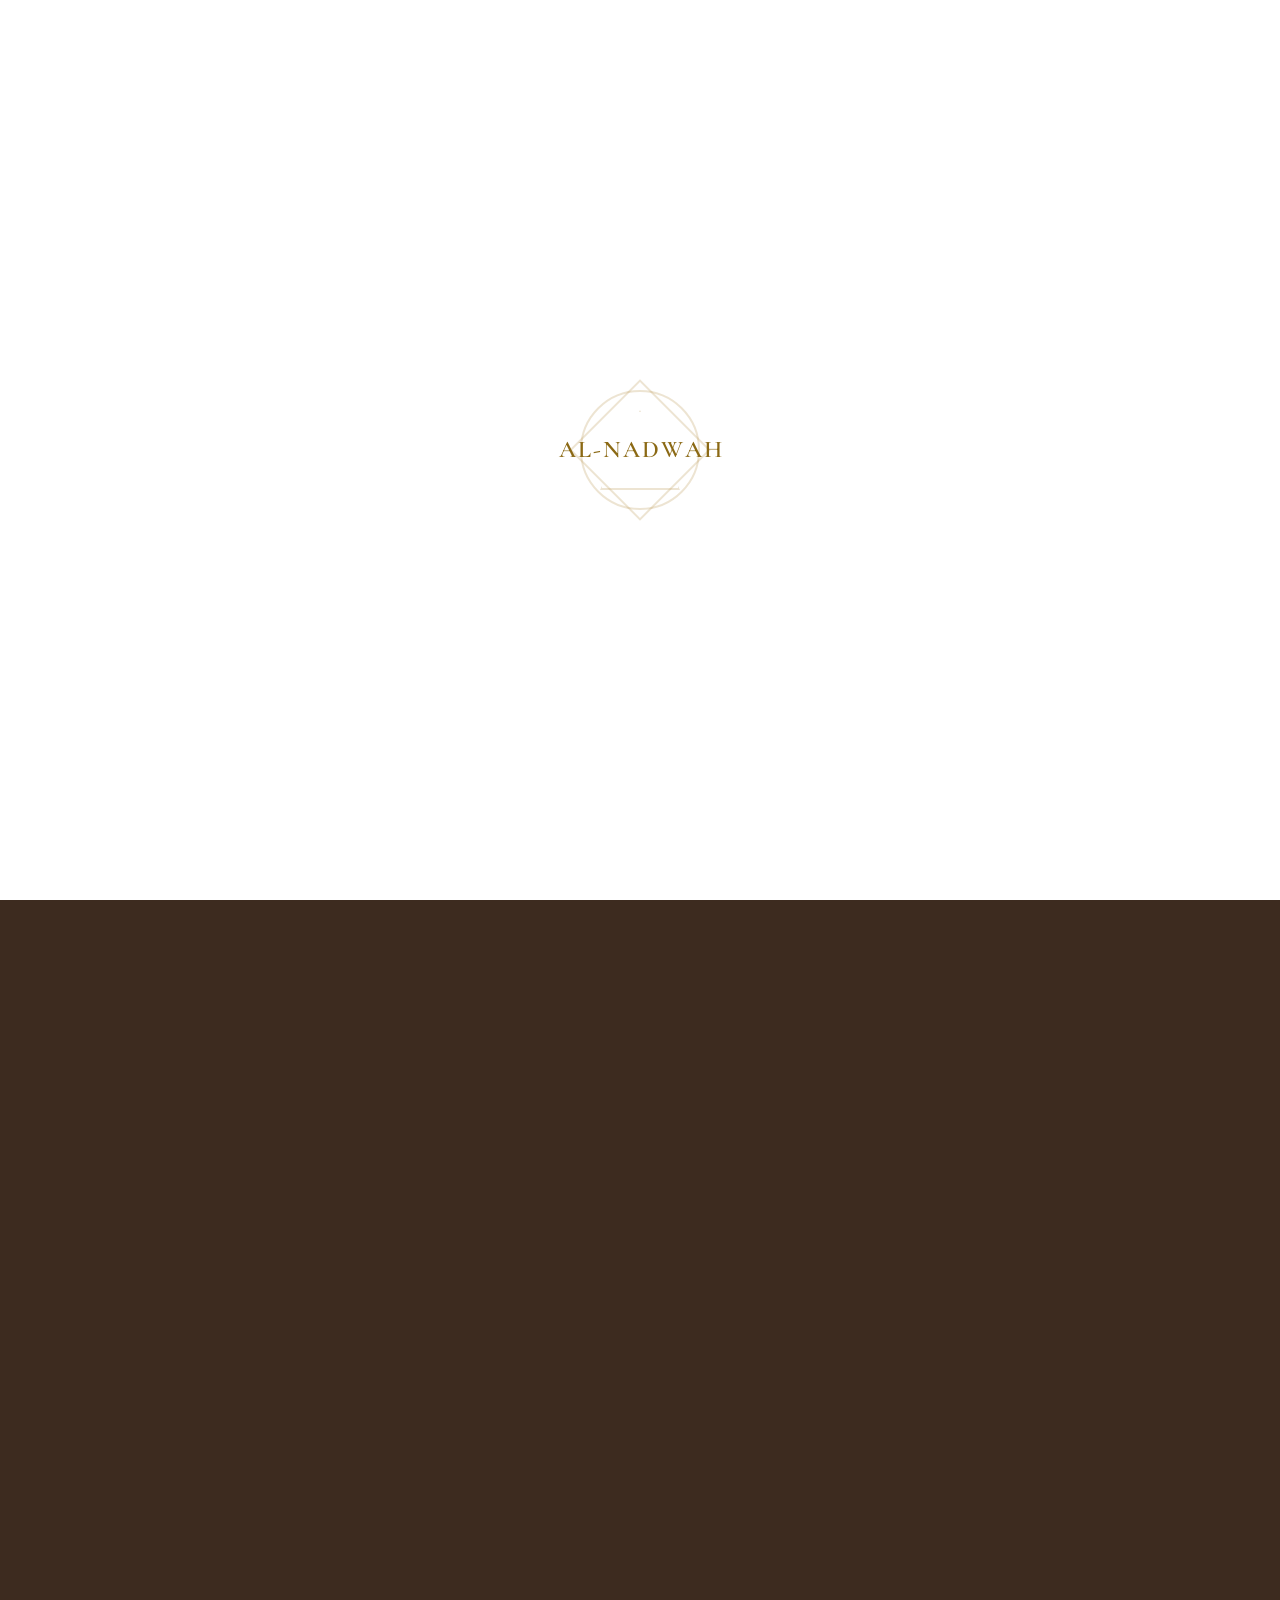
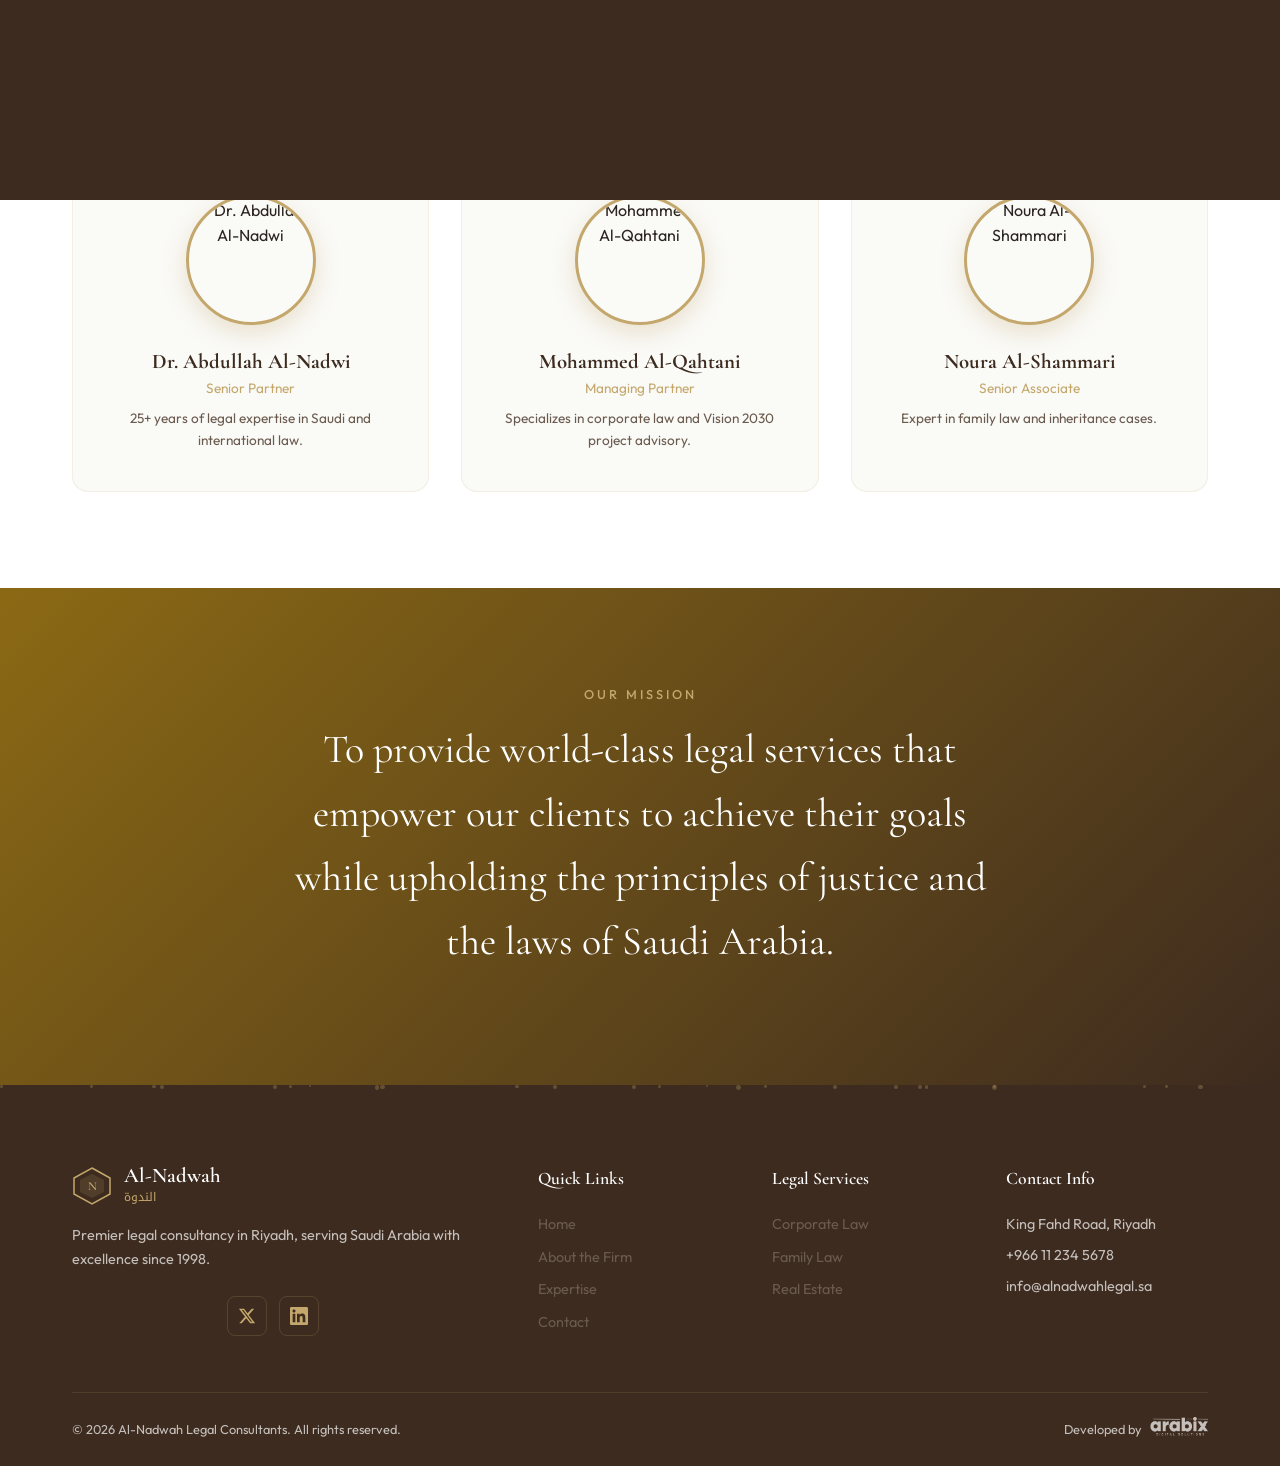
==== commit dad3b80f: "Polish about page: team photos, single framed image in story section, fix social icon alignment" ====
--- a/about.html
+++ b/about.html
@@ -7,7 +7,7 @@
     <link rel="preconnect" href="https://fonts.googleapis.com">
     <link rel="preconnect" href="https://fonts.gstatic.com" crossorigin>
     <link href="https://fonts.googleapis.com/css2?family=Cormorant+Garamond:wght@300;400;500;600;700&family=Outfit:wght@200;300;400;500;600;700&family=Noto+Kufi+Arabic:wght@300;400;500;600;700&display=swap" rel="stylesheet">
-    <link rel="stylesheet" href="styles.css?v=11">
+    <link rel="stylesheet" href="styles.css?v=12">
 </head>
 <body>
     <div class="preloader" id="preloader">
@@ -85,7 +85,7 @@
     </section>
 
     <!-- Our Story -->
-    <section style="padding: 6rem 0; background: var(--white);">
+    <section style="padding: 6rem 0; background: linear-gradient(135deg, var(--cream) 0%, #fdfaf5 50%, var(--cream) 100%);">
         <div class="section-container">
             <div class="about-grid">
                 <div class="about-content">
@@ -94,25 +94,12 @@
                     <p class="about-text reveal-up" data-en="Our deep understanding of both Sharia law and modern legal frameworks allows us to serve our clients with unmatched precision. We combine traditional Saudi legal principles with international best practices." data-ar="فهمنا العميق للشريعة الإسلامية والأنظمة القانونية الحديثة يمكّنا من خدمة عملائنا بدقة لا مثيل لها. نجمع بين المبادئ القانونية السعودية التقليدية وأفضل الممارسات الدولية.">Our deep understanding of both Sharia law and modern legal frameworks allows us to serve our clients with unmatched precision. We combine traditional Saudi legal principles with international best practices.</p>
                 </div>
                 <div class="about-visual reveal-scale">
-                    <div class="about-image-stack">
-                        <div class="about-img about-img-1">
-                            <svg viewBox="0 0 300 400" fill="none">
-                                <rect width="300" height="400" rx="12" fill="#F5F0E8"/>
-                                <rect x="30" y="40" width="240" height="2" fill="#C4A76C" opacity="0.3"/>
-                                <rect x="30" y="60" width="180" height="2" fill="#C4A76C" opacity="0.2"/>
-                                <rect x="30" y="80" width="200" height="2" fill="#C4A76C" opacity="0.2"/>
-                                <circle cx="150" cy="250" r="60" fill="#C4A76C" opacity="0.1"/>
-                                <text x="150" y="255" text-anchor="middle" fill="#8B6914" font-size="14" font-family="Cormorant Garamond" opacity="0.5">EST. 1998</text>
-                            </svg>
-                        </div>
-                        <div class="about-img about-img-2">
-                            <svg viewBox="0 0 250 300" fill="none">
-                                <rect width="250" height="300" rx="12" fill="#C4A76C" opacity="0.1"/>
-                                <rect x="20" y="30" width="210" height="2" fill="#C4A76C" opacity="0.3"/>
-                                <rect x="20" y="50" width="150" height="2" fill="#C4A76C" opacity="0.2"/>
-                                <circle cx="125" cy="180" r="40" stroke="#8B6914" stroke-width="1" opacity="0.3"/>
-                                <text x="125" y="185" text-anchor="middle" fill="#8B6914" font-size="10" font-family="Cormorant Garamond" opacity="0.4">25+ Years</text>
-                            </svg>
+                    <div style="position: relative; max-width: 480px; margin: 0 auto;">
+                        <div style="position: absolute; top: -15px; left: -15px; right: 15px; bottom: 15px; border: 2px solid var(--gold); border-radius: 12px; z-index: 1;"></div>
+                        <img src="assets/01.png" alt="Al-Nadwah Legal Since 1998" style="position: relative; z-index: 2; width: 100%; border-radius: 12px; box-shadow: 0 20px 50px rgba(61, 43, 31, 0.25); display: block;">
+                        <div style="position: absolute; bottom: -20px; right: -10px; z-index: 3; background: var(--deep-brown); color: var(--gold); padding: 1rem 1.5rem; border-radius: 10px; box-shadow: 0 10px 30px rgba(61, 43, 31, 0.3); text-align: center;">
+                            <div style="font-family: 'Cormorant Garamond', serif; font-size: 1.6rem; font-weight: 700;">EST. 1998</div>
+                            <div style="font-size: 0.75rem; letter-spacing: 1px;" data-en="25+ Years of Excellence" data-ar="أكثر من 25 عاماً من التميز">25+ Years of Excellence</div>
                         </div>
                     </div>
                 </div>
@@ -171,24 +158,24 @@
             </div>
             <div class="testimonials-grid">
                 <div class="testimonial-card reveal-up" style="text-align: center;">
-                    <div class="author-avatar" style="margin: 0 auto 1rem; width: 80px; height: 80px;">
-                        <svg viewBox="0 0 80 80" fill="none"><circle cx="40" cy="40" r="40" fill="#C4A76C" opacity="0.15"/><circle cx="40" cy="30" r="12" fill="#C4A76C" opacity="0.3"/><path d="M18 70c0-12 10-18 22-18s22 6 22 18" fill="#C4A76C" opacity="0.2"/></svg>
+                    <div class="author-avatar" style="margin: 0 auto 1.25rem; width: 130px; height: 130px; border: 3px solid var(--gold); border-radius: 50%; overflow: hidden; box-shadow: 0 8px 25px rgba(196, 167, 108, 0.3);">
+                        <img src="https://randomuser.me/api/portraits/men/52.jpg" alt="Dr. Abdullah Al-Nadwi" style="width: 100%; height: 100%; object-fit: cover;">
                     </div>
                     <h4 style="color: var(--deep-brown); font-family: 'Cormorant Garamond', serif; font-size: 1.3rem;" data-en="Dr. Abdullah Al-Nadwi" data-ar="د. عبدالله الندوي">Dr. Abdullah Al-Nadwi</h4>
                     <span style="font-size: 0.85rem; color: var(--gold); display: block; margin-bottom: 0.5rem;" data-en="Senior Partner" data-ar="شريك أول">Senior Partner</span>
                     <p style="font-size: 0.85rem; color: var(--text-light); line-height: 1.6;" data-en="25+ years of legal expertise in Saudi and international law." data-ar="أكثر من 25 عاماً من الخبرة القانونية في القانون السعودي والدولي.">25+ years of legal expertise in Saudi and international law.</p>
                 </div>
                 <div class="testimonial-card reveal-up" style="text-align: center;">
-                    <div class="author-avatar" style="margin: 0 auto 1rem; width: 80px; height: 80px;">
-                        <svg viewBox="0 0 80 80" fill="none"><circle cx="40" cy="40" r="40" fill="#C4A76C" opacity="0.15"/><circle cx="40" cy="30" r="12" fill="#C4A76C" opacity="0.3"/><path d="M18 70c0-12 10-18 22-18s22 6 22 18" fill="#C4A76C" opacity="0.2"/></svg>
+                    <div class="author-avatar" style="margin: 0 auto 1.25rem; width: 130px; height: 130px; border: 3px solid var(--gold); border-radius: 50%; overflow: hidden; box-shadow: 0 8px 25px rgba(196, 167, 108, 0.3);">
+                        <img src="https://randomuser.me/api/portraits/men/65.jpg" alt="Mohammed Al-Qahtani" style="width: 100%; height: 100%; object-fit: cover;">
                     </div>
                     <h4 style="color: var(--deep-brown); font-family: 'Cormorant Garamond', serif; font-size: 1.3rem;" data-en="Mohammed Al-Qahtani" data-ar="محمد القحطاني">Mohammed Al-Qahtani</h4>
                     <span style="font-size: 0.85rem; color: var(--gold); display: block; margin-bottom: 0.5rem;" data-en="Managing Partner" data-ar="شريك إداري">Managing Partner</span>
                     <p style="font-size: 0.85rem; color: var(--text-light); line-height: 1.6;" data-en="Specializes in corporate law and Vision 2030 project advisory." data-ar="متخصص في قانون الشركات واستشارات مشاريع رؤية 2030.">Specializes in corporate law and Vision 2030 project advisory.</p>
                 </div>
                 <div class="testimonial-card reveal-up" style="text-align: center;">
-                    <div class="author-avatar" style="margin: 0 auto 1rem; width: 80px; height: 80px;">
-                        <svg viewBox="0 0 80 80" fill="none"><circle cx="40" cy="40" r="40" fill="#C4A76C" opacity="0.15"/><circle cx="40" cy="30" r="12" fill="#C4A76C" opacity="0.3"/><path d="M18 70c0-12 10-18 22-18s22 6 22 18" fill="#C4A76C" opacity="0.2"/></svg>
+                    <div class="author-avatar" style="margin: 0 auto 1.25rem; width: 130px; height: 130px; border: 3px solid var(--gold); border-radius: 50%; overflow: hidden; box-shadow: 0 8px 25px rgba(196, 167, 108, 0.3);">
+                        <img src="https://randomuser.me/api/portraits/women/68.jpg" alt="Noura Al-Shammari" style="width: 100%; height: 100%; object-fit: cover;">
                     </div>
                     <h4 style="color: var(--deep-brown); font-family: 'Cormorant Garamond', serif; font-size: 1.3rem;" data-en="Noura Al-Shammari" data-ar="نورة الشمري">Noura Al-Shammari</h4>
                     <span style="font-size: 0.85rem; color: var(--gold); display: block; margin-bottom: 0.5rem;" data-en="Senior Associate" data-ar="محامٍ أول">Senior Associate</span>
--- a/styles.css
+++ b/styles.css
@@ -2073,12 +2073,14 @@
 
 /* Social Links Animation */
 .social-link {
+    display: flex;
+    align-items: center;
+    justify-content: center;
     transition: all 0.3s ease;
-    display: inline-block;
 }
 
 .social-link:hover {
-    transform: translateY(-5px) rotate(5deg);
+    transform: translateY(-4px);
     filter: drop-shadow(0 5px 10px rgba(196, 167, 108, 0.3));
 }
 
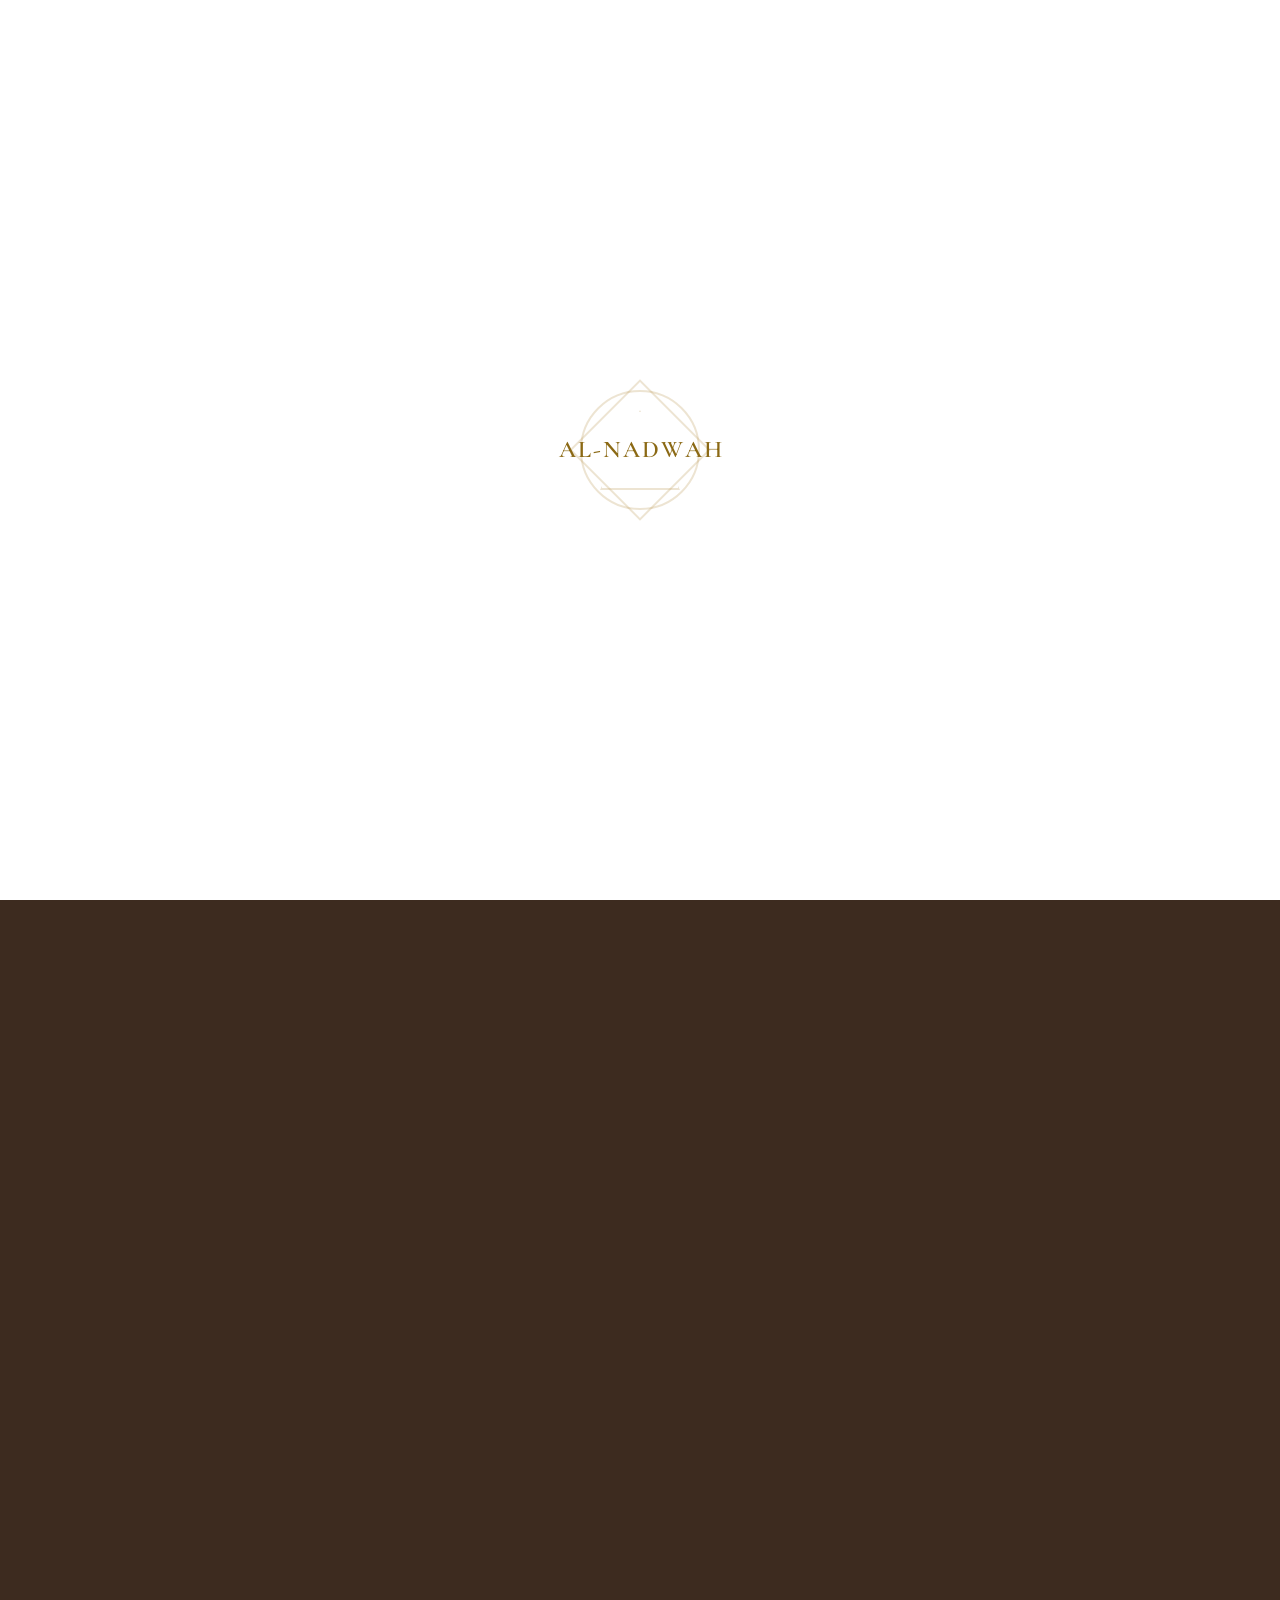
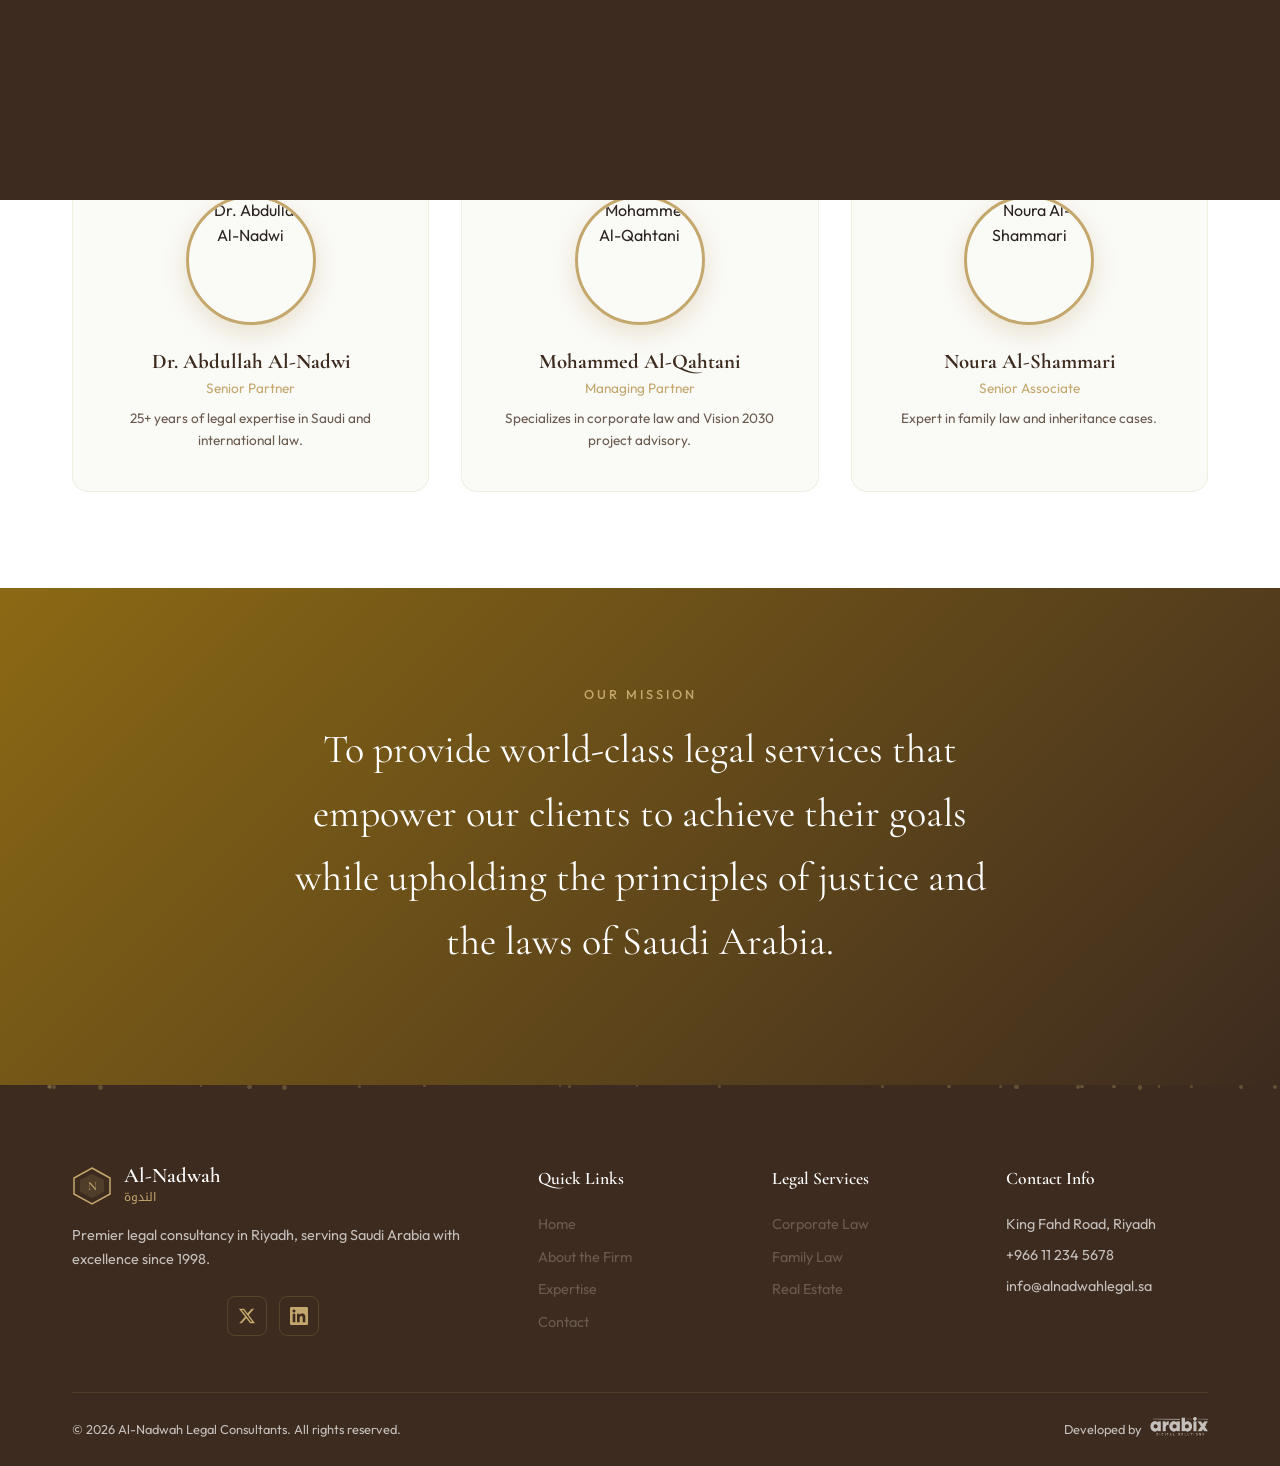
==== commit c2608028: "Add animated background to Founded 1998 section: floating orbs + rising gold particles" ====
--- a/about.html
+++ b/about.html
@@ -7,7 +7,7 @@
     <link rel="preconnect" href="https://fonts.googleapis.com">
     <link rel="preconnect" href="https://fonts.gstatic.com" crossorigin>
     <link href="https://fonts.googleapis.com/css2?family=Cormorant+Garamond:wght@300;400;500;600;700&family=Outfit:wght@200;300;400;500;600;700&family=Noto+Kufi+Arabic:wght@300;400;500;600;700&display=swap" rel="stylesheet">
-    <link rel="stylesheet" href="styles.css?v=12">
+    <link rel="stylesheet" href="styles.css?v=13">
 </head>
 <body>
     <div class="preloader" id="preloader">
@@ -85,8 +85,11 @@
     </section>
 
     <!-- Our Story -->
-    <section style="padding: 6rem 0; background: linear-gradient(135deg, var(--cream) 0%, #fdfaf5 50%, var(--cream) 100%);">
-        <div class="section-container">
+    <section class="story-section" style="padding: 6rem 0; background: linear-gradient(135deg, var(--cream) 0%, #fdfaf5 50%, var(--cream) 100%); position: relative; overflow: hidden;">
+        <div class="story-orb story-orb-1"></div>
+        <div class="story-orb story-orb-2"></div>
+        <div class="story-particles" id="storyParticles"></div>
+        <div class="section-container" style="position: relative; z-index: 2;">
             <div class="about-grid">
                 <div class="about-content">
                     <h2 class="section-title reveal-up" data-en="Founded in 1998" data-ar="تأسست عام 1998">Founded in 1998</h2>
--- a/styles.css
+++ b/styles.css
@@ -2093,6 +2093,68 @@
     transform: scale(1.1) rotate(10deg);
     filter: drop-shadow(0 0 8px rgba(196, 167, 108, 0.5));
 }
+
+/* ===== Story Section Background Animation ===== */
+.story-orb {
+    position: absolute;
+    border-radius: 50%;
+    filter: blur(60px);
+    pointer-events: none;
+    z-index: 1;
+}
+
+.story-orb-1 {
+    width: 400px;
+    height: 400px;
+    background: radial-gradient(circle, rgba(196, 167, 108, 0.25), transparent 70%);
+    top: -100px;
+    right: -100px;
+    animation: storyOrbFloat1 12s ease-in-out infinite;
+}
+
+.story-orb-2 {
+    width: 350px;
+    height: 350px;
+    background: radial-gradient(circle, rgba(139, 105, 20, 0.18), transparent 70%);
+    bottom: -80px;
+    left: -80px;
+    animation: storyOrbFloat2 15s ease-in-out infinite;
+}
+
+@keyframes storyOrbFloat1 {
+    0%, 100% { transform: translate(0, 0) scale(1); }
+    33% { transform: translate(-60px, 50px) scale(1.15); }
+    66% { transform: translate(30px, -30px) scale(0.95); }
+}
+
+@keyframes storyOrbFloat2 {
+    0%, 100% { transform: translate(0, 0) scale(1); }
+    33% { transform: translate(50px, -40px) scale(1.1); }
+    66% { transform: translate(-30px, 30px) scale(0.9); }
+}
+
+.story-particles {
+    position: absolute;
+    inset: 0;
+    pointer-events: none;
+    z-index: 1;
+    overflow: hidden;
+}
+
+.story-particle {
+    position: absolute;
+    bottom: -10px;
+    background: var(--gold);
+    border-radius: 50%;
+    animation: storyParticleRise linear infinite;
+}
+
+@keyframes storyParticleRise {
+    0% { transform: translateY(0) rotate(0deg); opacity: 0; }
+    10% { opacity: 0.4; }
+    90% { opacity: 0.4; }
+    100% { transform: translateY(-600px) rotate(360deg); opacity: 0; }
+}
     
     .btn {
         width: 100%;
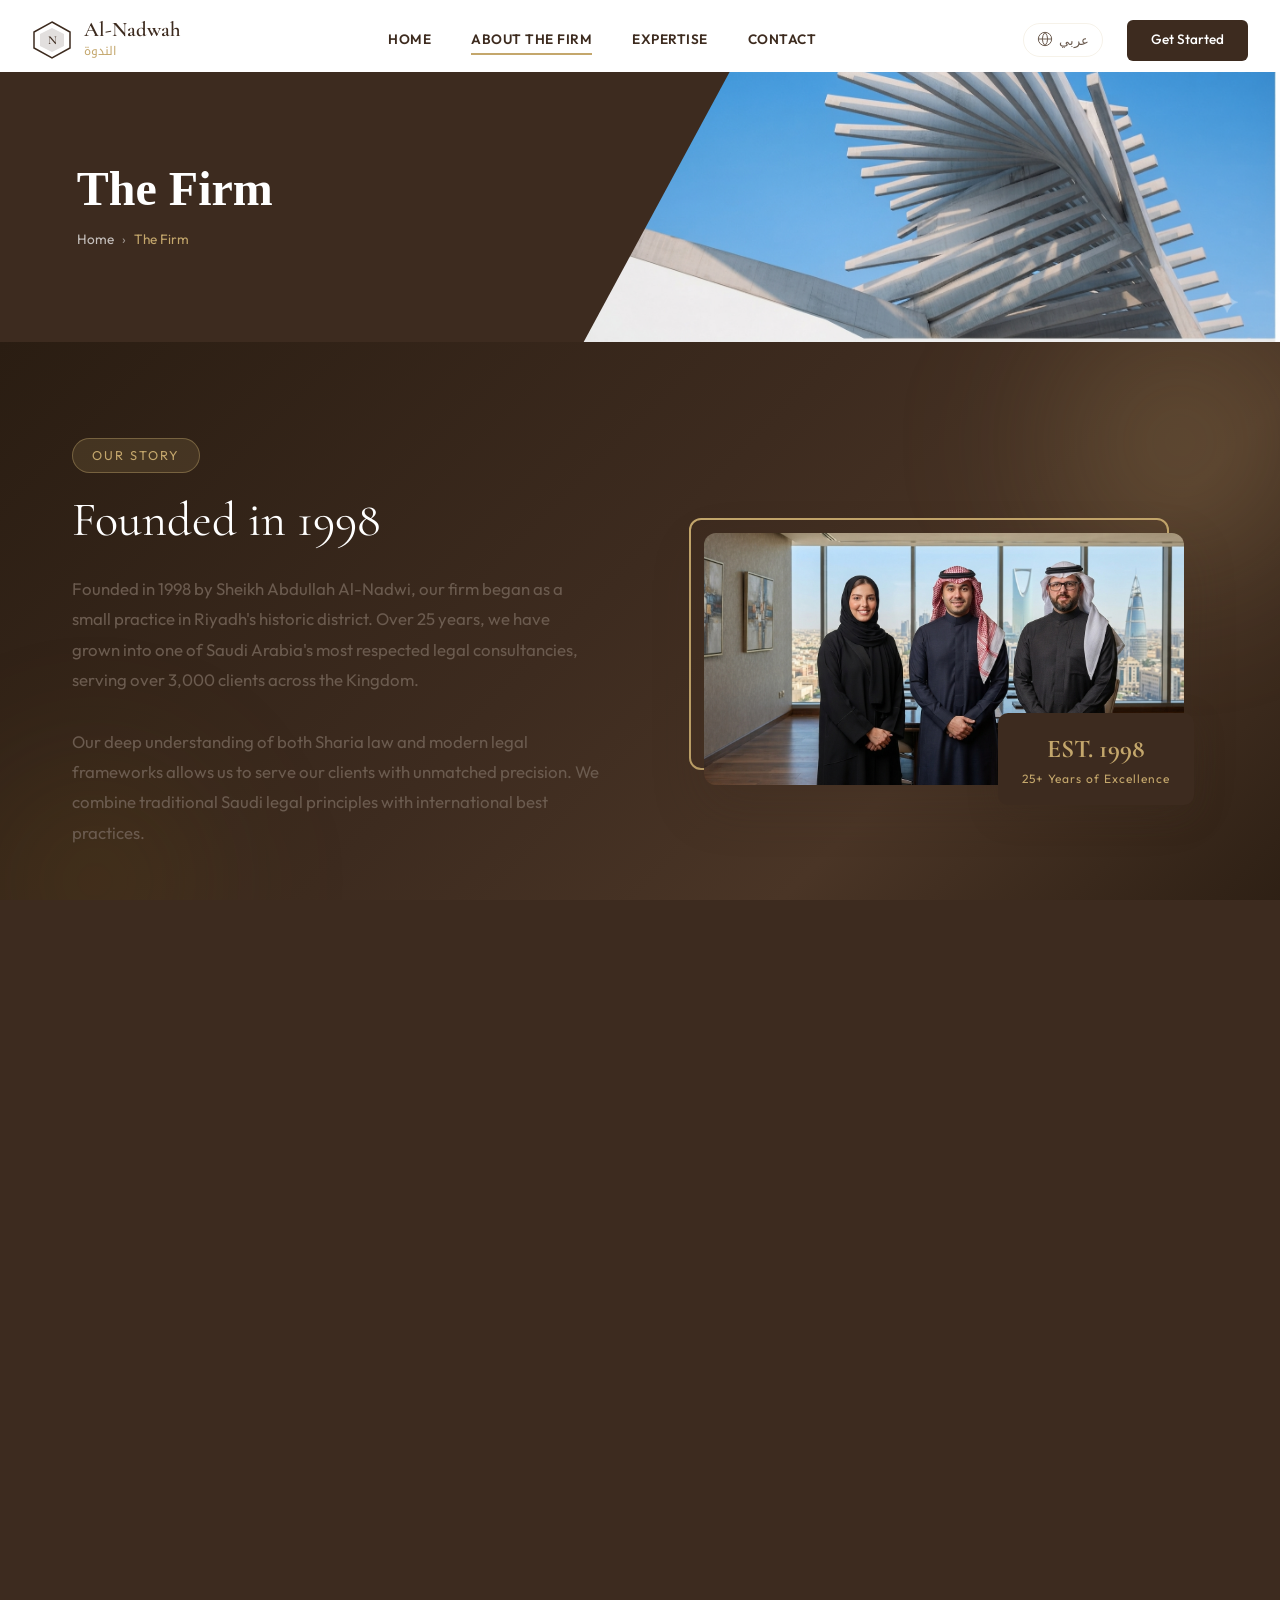
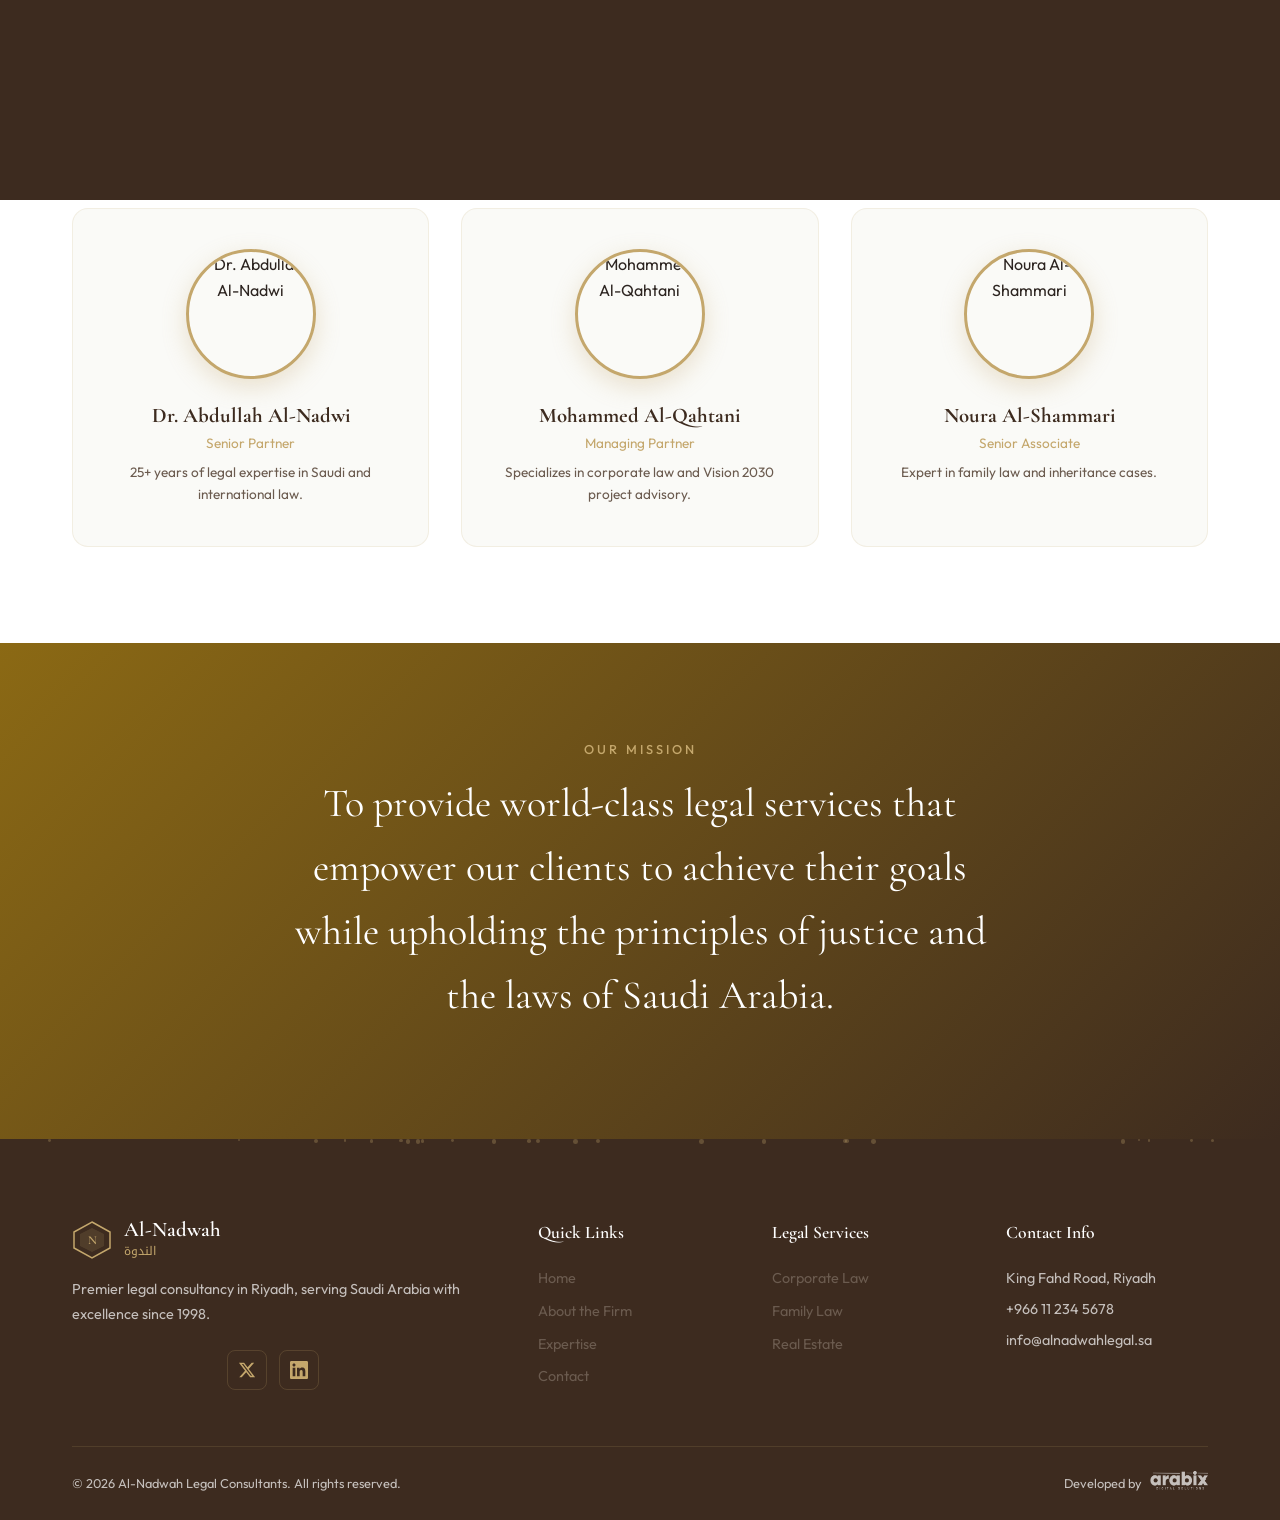
==== commit 7c9dd80c: "Change Founded 1998 background to dark premium brown gradient with white text" ====
--- a/about.html
+++ b/about.html
@@ -7,7 +7,7 @@
     <link rel="preconnect" href="https://fonts.googleapis.com">
     <link rel="preconnect" href="https://fonts.gstatic.com" crossorigin>
     <link href="https://fonts.googleapis.com/css2?family=Cormorant+Garamond:wght@300;400;500;600;700&family=Outfit:wght@200;300;400;500;600;700&family=Noto+Kufi+Arabic:wght@300;400;500;600;700&display=swap" rel="stylesheet">
-    <link rel="stylesheet" href="styles.css?v=13">
+    <link rel="stylesheet" href="styles.css?v=14">
 </head>
 <body>
     <div class="preloader" id="preloader">
@@ -85,14 +85,15 @@
     </section>
 
     <!-- Our Story -->
-    <section class="story-section" style="padding: 6rem 0; background: linear-gradient(135deg, var(--cream) 0%, #fdfaf5 50%, var(--cream) 100%); position: relative; overflow: hidden;">
+    <section class="story-section" style="padding: 6rem 0; background: linear-gradient(135deg, #2a1d12 0%, #3d2b1f 45%, #4a3526 70%, #2a1d12 100%); position: relative; overflow: hidden;">
         <div class="story-orb story-orb-1"></div>
         <div class="story-orb story-orb-2"></div>
         <div class="story-particles" id="storyParticles"></div>
         <div class="section-container" style="position: relative; z-index: 2;">
             <div class="about-grid">
                 <div class="about-content">
-                    <h2 class="section-title reveal-up" data-en="Founded in 1998" data-ar="تأسست عام 1998">Founded in 1998</h2>
+                    <div style="display: inline-block; padding: 0.4rem 1.2rem; background: rgba(196, 167, 108, 0.15); border: 1px solid rgba(196, 167, 108, 0.4); border-radius: 50px; color: var(--gold); font-size: 0.8rem; letter-spacing: 2px; text-transform: uppercase; margin-bottom: 1.2rem;" class="reveal-up" data-en="Our Story" data-ar="قصتنا">Our Story</div>
+                    <h2 class="section-title reveal-up" style="color: #ffffff;" data-en="Founded in 1998" data-ar="تأسست عام 1998">Founded in 1998</h2>
                     <p class="about-text reveal-up" data-en="Founded in 1998 by Sheikh Abdullah Al-Nadwi, our firm began as a small practice in Riyadh's historic district. Over 25 years, we have grown into one of Saudi Arabia's most respected legal consultancies, serving over 3,000 clients across the Kingdom." data-ar="تأسست في عام 1998 على يد الشيخ عبدالله الندوي، بدأت شركتنا كممارسة صغيرة في الحي التاريخي في الرياض. على مدى 25 عاماً، نمونا لتصبح واحدة من أكثر شركات الاستشارات القانونية احتراماً في المملكة العربية السعودية، حيث خدمنا أكثر من 3000 عميل في جميع أنحاء المملكة.">Founded in 1998 by Sheikh Abdullah Al-Nadwi, our firm began as a small practice in Riyadh's historic district. Over 25 years, we have grown into one of Saudi Arabia's most respected legal consultancies, serving over 3,000 clients across the Kingdom.</p>
                     <p class="about-text reveal-up" data-en="Our deep understanding of both Sharia law and modern legal frameworks allows us to serve our clients with unmatched precision. We combine traditional Saudi legal principles with international best practices." data-ar="فهمنا العميق للشريعة الإسلامية والأنظمة القانونية الحديثة يمكّنا من خدمة عملائنا بدقة لا مثيل لها. نجمع بين المبادئ القانونية السعودية التقليدية وأفضل الممارسات الدولية.">Our deep understanding of both Sharia law and modern legal frameworks allows us to serve our clients with unmatched precision. We combine traditional Saudi legal principles with international best practices.</p>
                 </div>
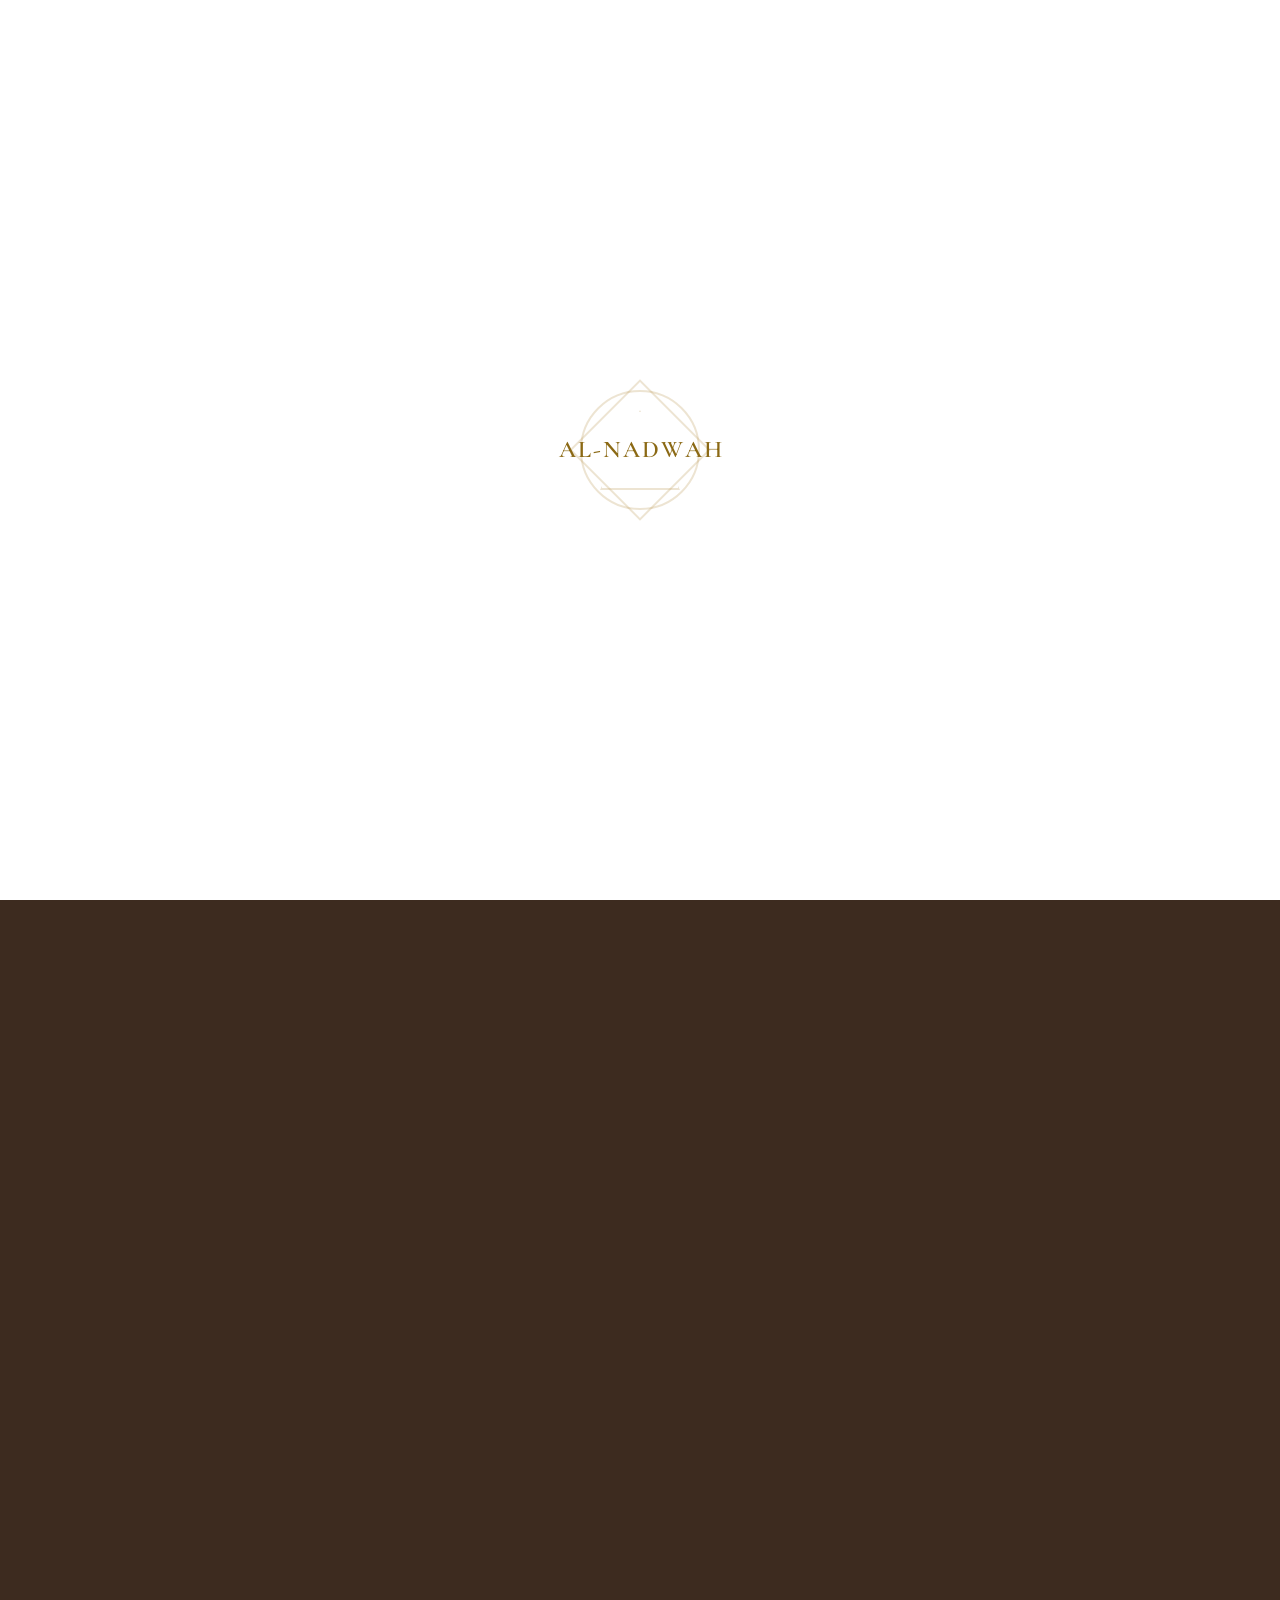
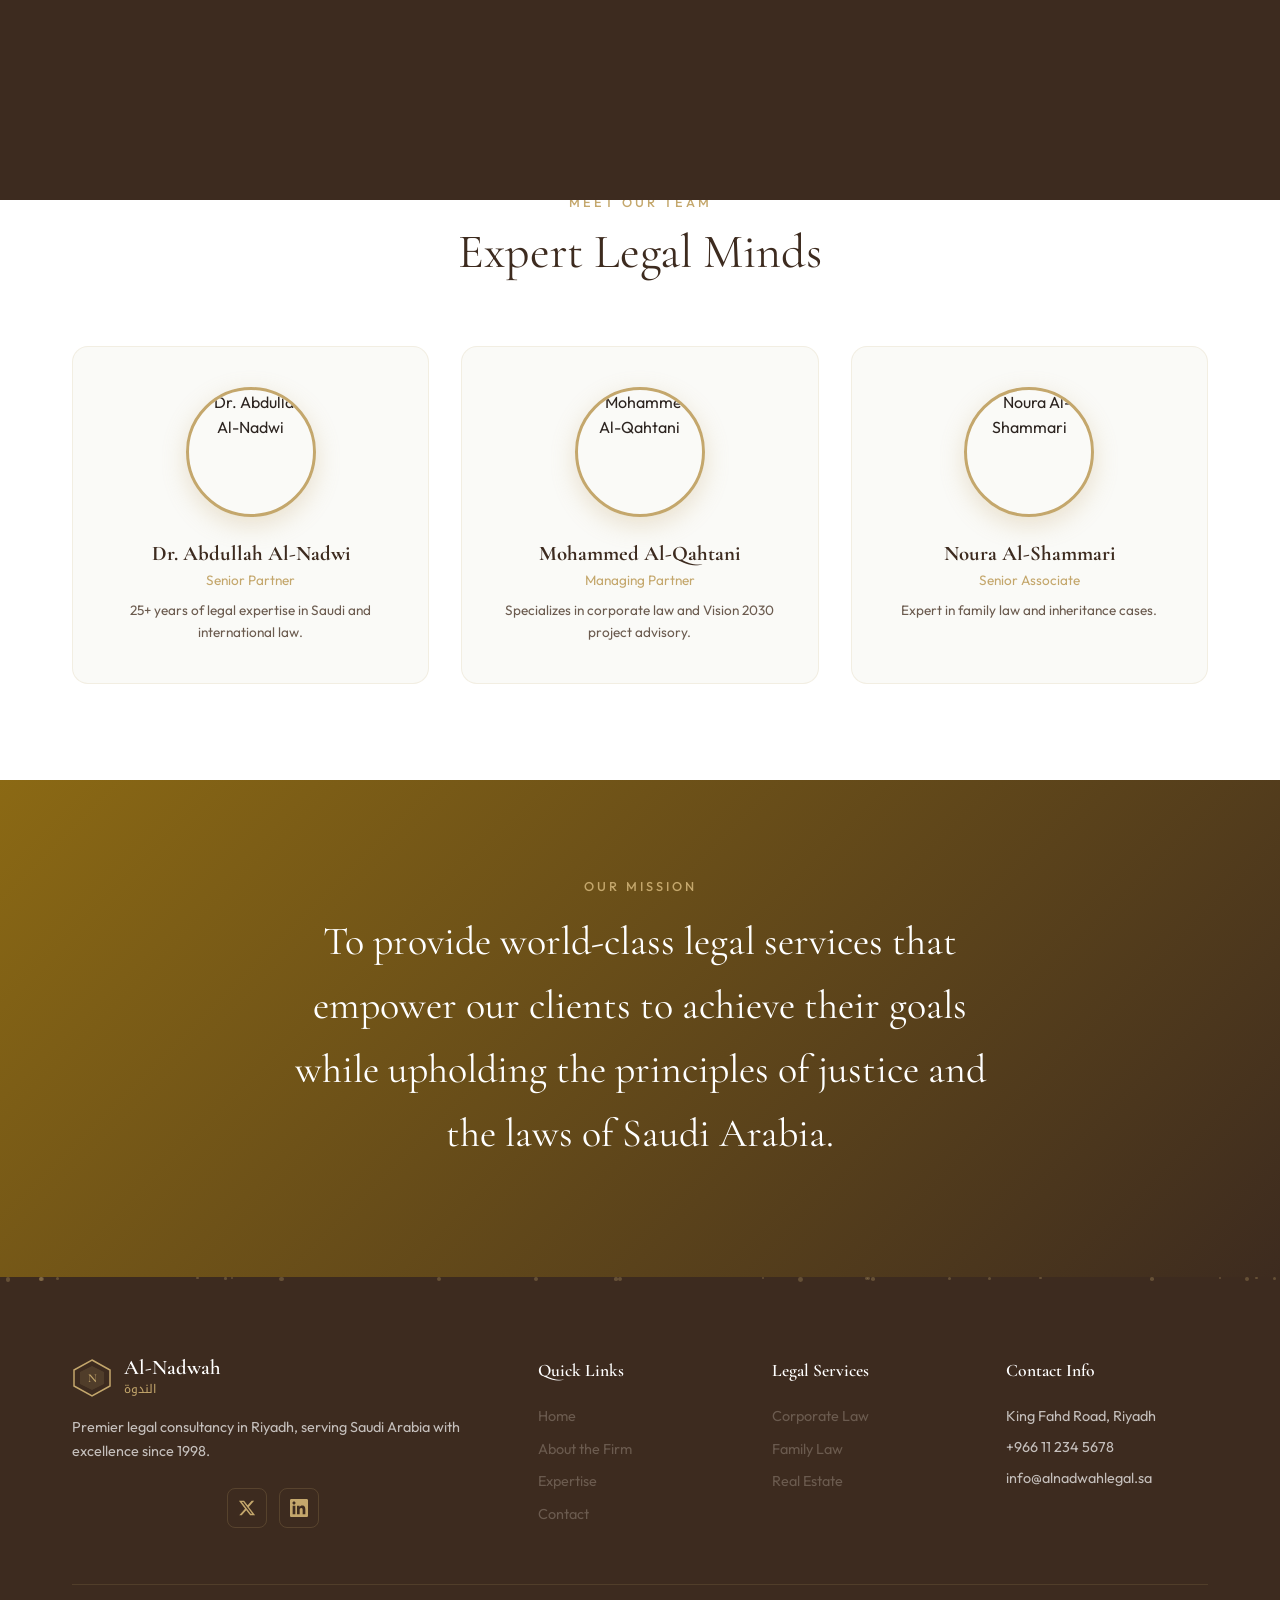
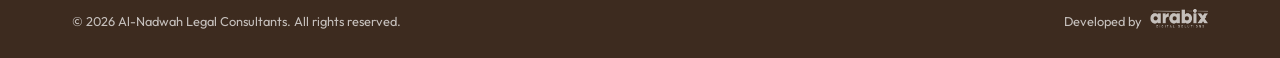
==== commit e2d891fa: "Add premium stats section to Founded 1998: white text colors + 25 years, 3K clients, 98% success rat" ====
--- a/about.html
+++ b/about.html
@@ -7,7 +7,7 @@
     <link rel="preconnect" href="https://fonts.googleapis.com">
     <link rel="preconnect" href="https://fonts.gstatic.com" crossorigin>
     <link href="https://fonts.googleapis.com/css2?family=Cormorant+Garamond:wght@300;400;500;600;700&family=Outfit:wght@200;300;400;500;600;700&family=Noto+Kufi+Arabic:wght@300;400;500;600;700&display=swap" rel="stylesheet">
-    <link rel="stylesheet" href="styles.css?v=14">
+    <link rel="stylesheet" href="styles.css?v=15">
 </head>
 <body>
     <div class="preloader" id="preloader">
@@ -94,8 +94,22 @@
                 <div class="about-content">
                     <div style="display: inline-block; padding: 0.4rem 1.2rem; background: rgba(196, 167, 108, 0.15); border: 1px solid rgba(196, 167, 108, 0.4); border-radius: 50px; color: var(--gold); font-size: 0.8rem; letter-spacing: 2px; text-transform: uppercase; margin-bottom: 1.2rem;" class="reveal-up" data-en="Our Story" data-ar="قصتنا">Our Story</div>
                     <h2 class="section-title reveal-up" style="color: #ffffff;" data-en="Founded in 1998" data-ar="تأسست عام 1998">Founded in 1998</h2>
-                    <p class="about-text reveal-up" data-en="Founded in 1998 by Sheikh Abdullah Al-Nadwi, our firm began as a small practice in Riyadh's historic district. Over 25 years, we have grown into one of Saudi Arabia's most respected legal consultancies, serving over 3,000 clients across the Kingdom." data-ar="تأسست في عام 1998 على يد الشيخ عبدالله الندوي، بدأت شركتنا كممارسة صغيرة في الحي التاريخي في الرياض. على مدى 25 عاماً، نمونا لتصبح واحدة من أكثر شركات الاستشارات القانونية احتراماً في المملكة العربية السعودية، حيث خدمنا أكثر من 3000 عميل في جميع أنحاء المملكة.">Founded in 1998 by Sheikh Abdullah Al-Nadwi, our firm began as a small practice in Riyadh's historic district. Over 25 years, we have grown into one of Saudi Arabia's most respected legal consultancies, serving over 3,000 clients across the Kingdom.</p>
-                    <p class="about-text reveal-up" data-en="Our deep understanding of both Sharia law and modern legal frameworks allows us to serve our clients with unmatched precision. We combine traditional Saudi legal principles with international best practices." data-ar="فهمنا العميق للشريعة الإسلامية والأنظمة القانونية الحديثة يمكّنا من خدمة عملائنا بدقة لا مثيل لها. نجمع بين المبادئ القانونية السعودية التقليدية وأفضل الممارسات الدولية.">Our deep understanding of both Sharia law and modern legal frameworks allows us to serve our clients with unmatched precision. We combine traditional Saudi legal principles with international best practices.</p>
+                    <p class="about-text reveal-up" style="color: rgba(255, 255, 255, 0.85);" data-en="Founded in 1998 by Sheikh Abdullah Al-Nadwi, our firm began as a small practice in Riyadh's historic district. Over 25 years, we have grown into one of Saudi Arabia's most respected legal consultancies, serving over 3,000 clients across the Kingdom." data-ar="تأسست في عام 1998 على يد الشيخ عبدالله الندوي، بدأت شركتنا كممارسة صغيرة في الحي التاريخي في الرياض. على مدى 25 عاماً، نمونا لتصبح واحدة من أكثر شركات الاستشارات القانونية احتراماً في المملكة العربية السعودية، حيث خدمنا أكثر من 3000 عميل في جميع أنحاء المملكة.">Founded in 1998 by Sheikh Abdullah Al-Nadwi, our firm began as a small practice in Riyadh's historic district. Over 25 years, we have grown into one of Saudi Arabia's most respected legal consultancies, serving over 3,000 clients across the Kingdom.</p>
+                    <p class="about-text reveal-up" style="color: rgba(255, 255, 255, 0.75);" data-en="Our deep understanding of both Sharia law and modern legal frameworks allows us to serve our clients with unmatched precision. We combine traditional Saudi legal principles with international best practices." data-ar="فهمنا العميق للشريعة الإسلامية والأنظمة القانونية الحديثة يمكّنا من خدمة عملائنا بدقة لا مثيل لها. نجمع بين المبادئ القانونية السعودية التقليدية وأفضل الممارسات الدولية.">Our deep understanding of both Sharia law and modern legal frameworks allows us to serve our clients with unmatched precision. We combine traditional Saudi legal principles with international best practices.</p>
+                    <div class="reveal-up" style="display: flex; gap: 3rem; margin-top: 3rem; padding-top: 2rem; border-top: 1px solid rgba(196, 167, 108, 0.25);">
+                        <div>
+                            <div style="font-family: 'Cormorant Garamond', serif; font-size: 2.4rem; font-weight: 700; color: var(--gold);">25+</div>
+                            <div style="font-size: 0.75rem; color: rgba(255,255,255,0.6); letter-spacing: 1.5px; text-transform: uppercase; margin-top: 0.5rem;" data-en="Years of Practice" data-ar="سنة من الممارسة">Years of Practice</div>
+                        </div>
+                        <div>
+                            <div style="font-family: 'Cormorant Garamond', serif; font-size: 2.4rem; font-weight: 700; color: var(--gold);">3K+</div>
+                            <div style="font-size: 0.75rem; color: rgba(255,255,255,0.6); letter-spacing: 1.5px; text-transform: uppercase; margin-top: 0.5rem;" data-en="Clients Served" data-ar="عميل تمت خدمته">Clients Served</div>
+                        </div>
+                        <div>
+                            <div style="font-family: 'Cormorant Garamond', serif; font-size: 2.4rem; font-weight: 700; color: var(--gold);">98%</div>
+                            <div style="font-size: 0.75rem; color: rgba(255,255,255,0.6); letter-spacing: 1.5px; text-transform: uppercase; margin-top: 0.5rem;" data-en="Success Rate" data-ar="نسبة النجاح">Success Rate</div>
+                        </div>
+                    </div>
                 </div>
                 <div class="about-visual reveal-scale">
                     <div style="position: relative; max-width: 480px; margin: 0 auto;">
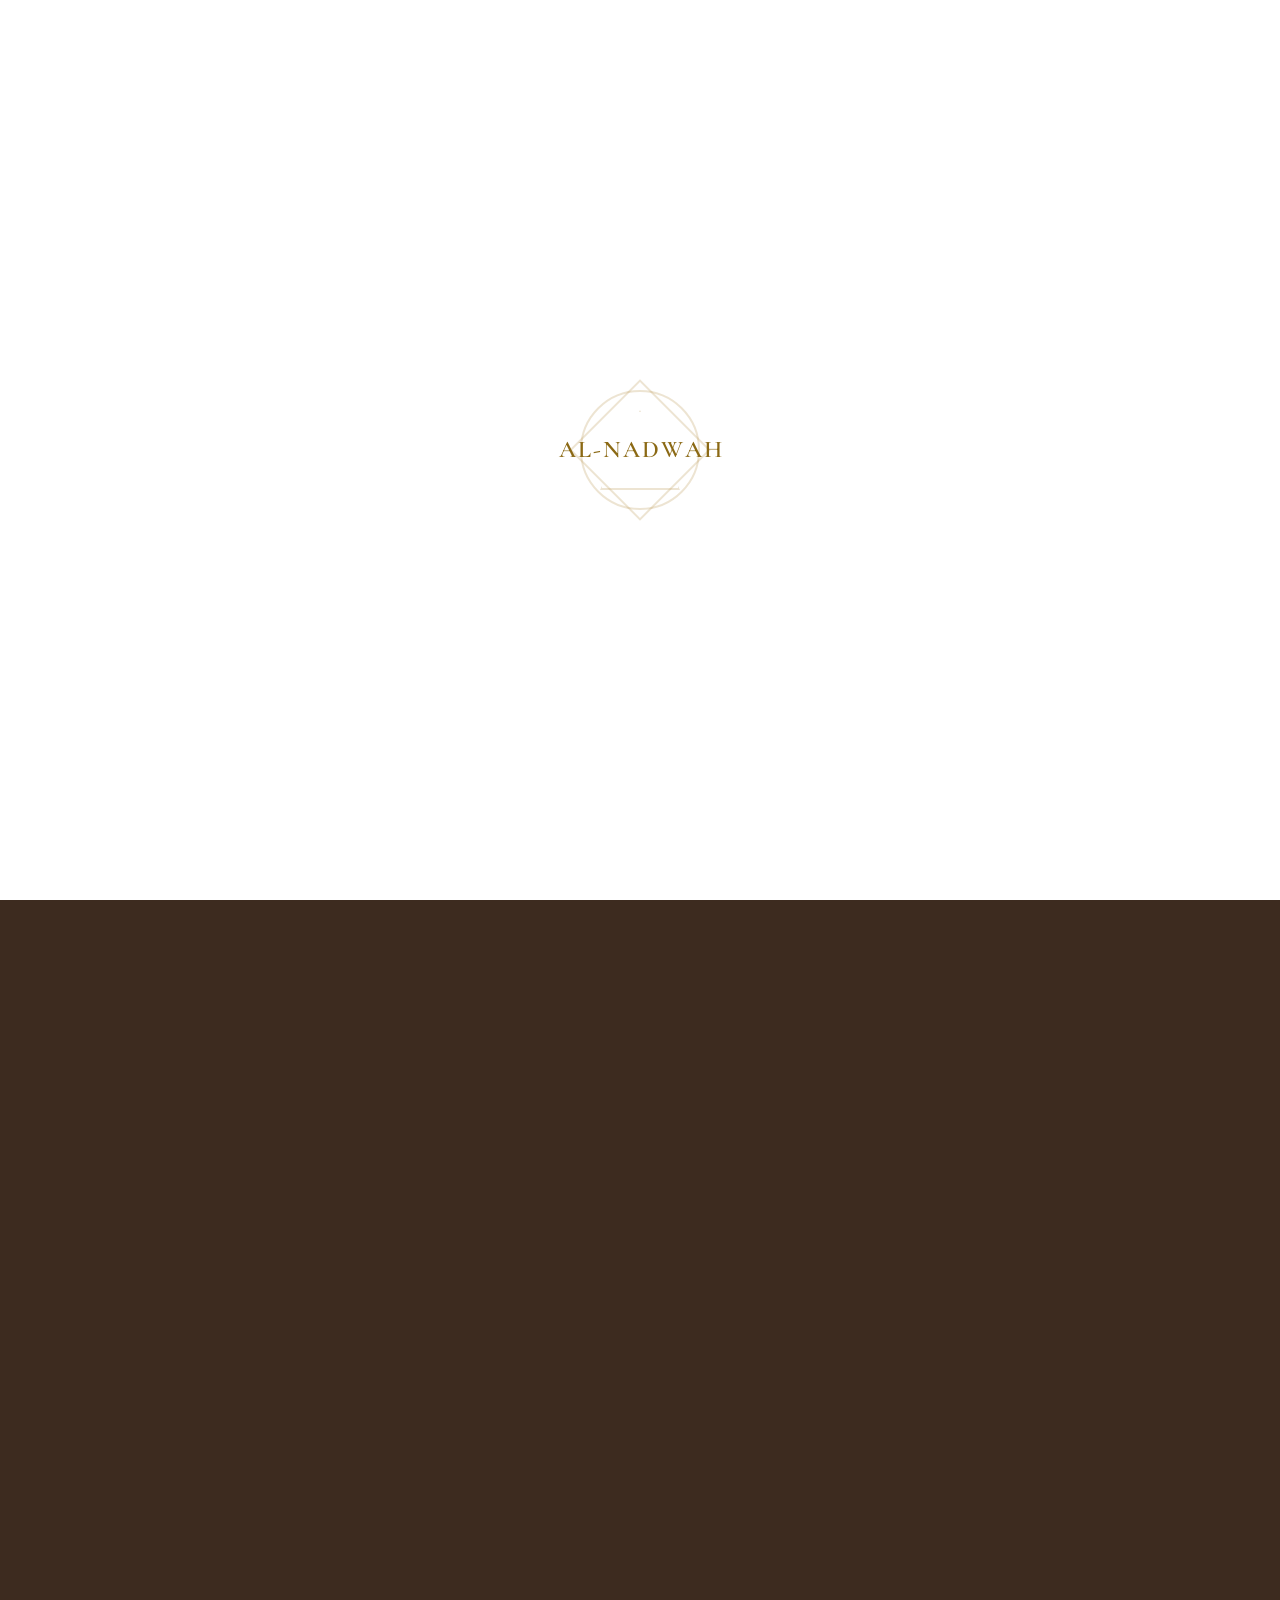
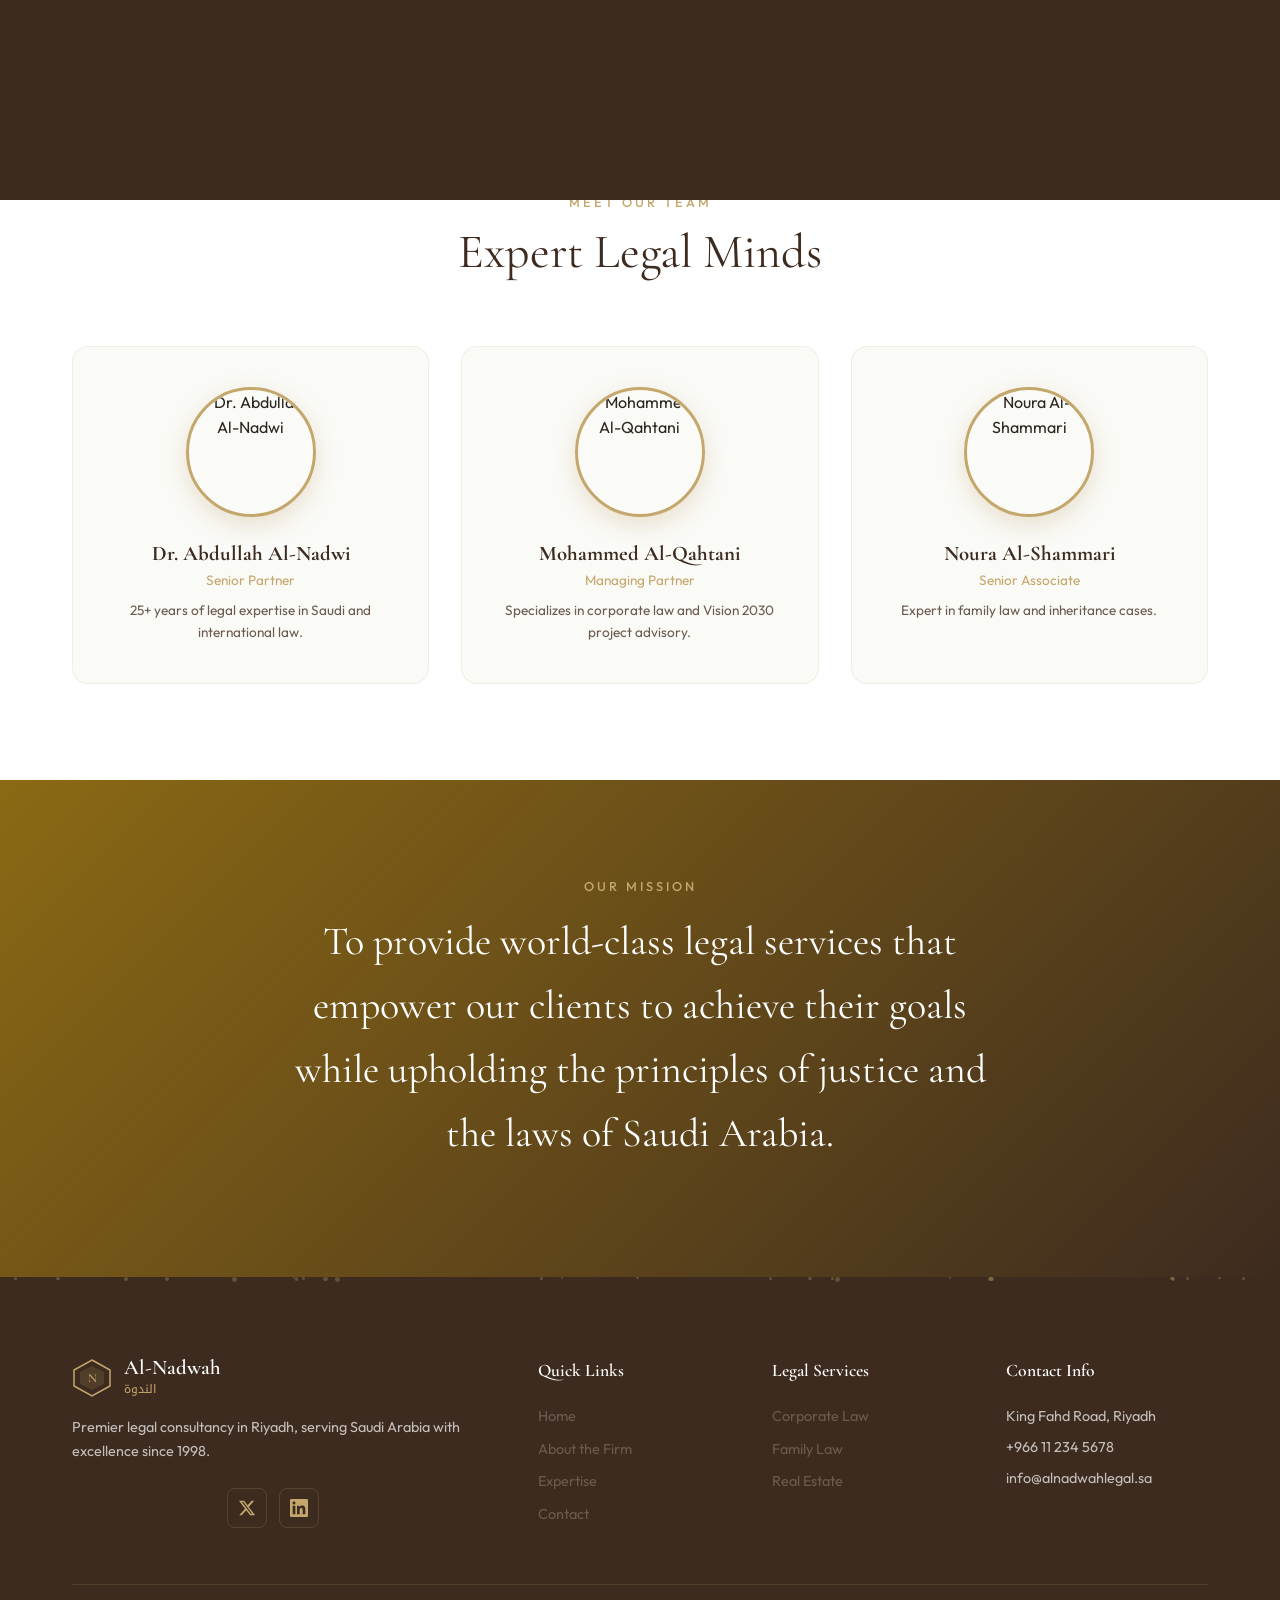
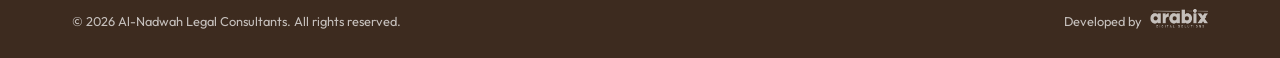
==== commit 72de4c8e: "Add dark premium backgrounds to Services and Contact first sections with animated particles" ====
--- a/about.html
+++ b/about.html
@@ -7,7 +7,7 @@
     <link rel="preconnect" href="https://fonts.googleapis.com">
     <link rel="preconnect" href="https://fonts.gstatic.com" crossorigin>
     <link href="https://fonts.googleapis.com/css2?family=Cormorant+Garamond:wght@300;400;500;600;700&family=Outfit:wght@200;300;400;500;600;700&family=Noto+Kufi+Arabic:wght@300;400;500;600;700&display=swap" rel="stylesheet">
-    <link rel="stylesheet" href="styles.css?v=15">
+    <link rel="stylesheet" href="styles.css?v=16">
 </head>
 <body>
     <div class="preloader" id="preloader">
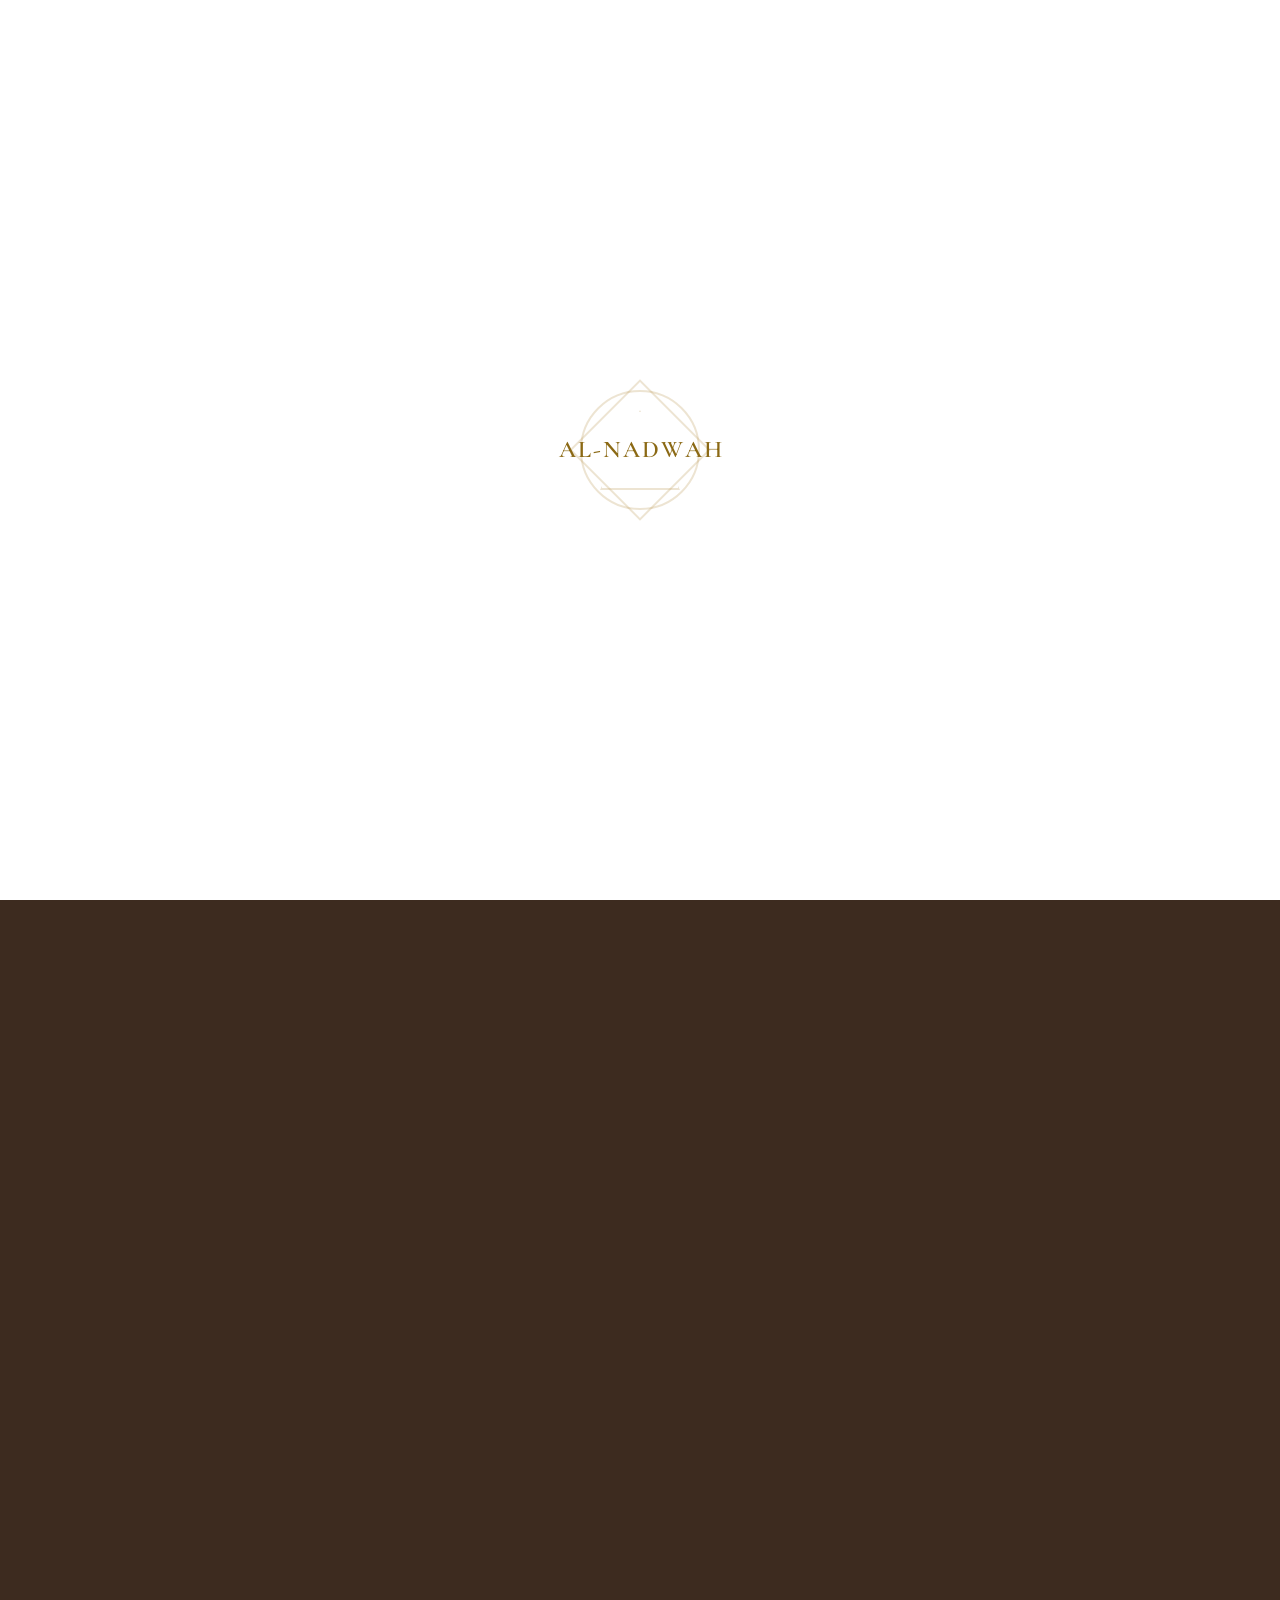
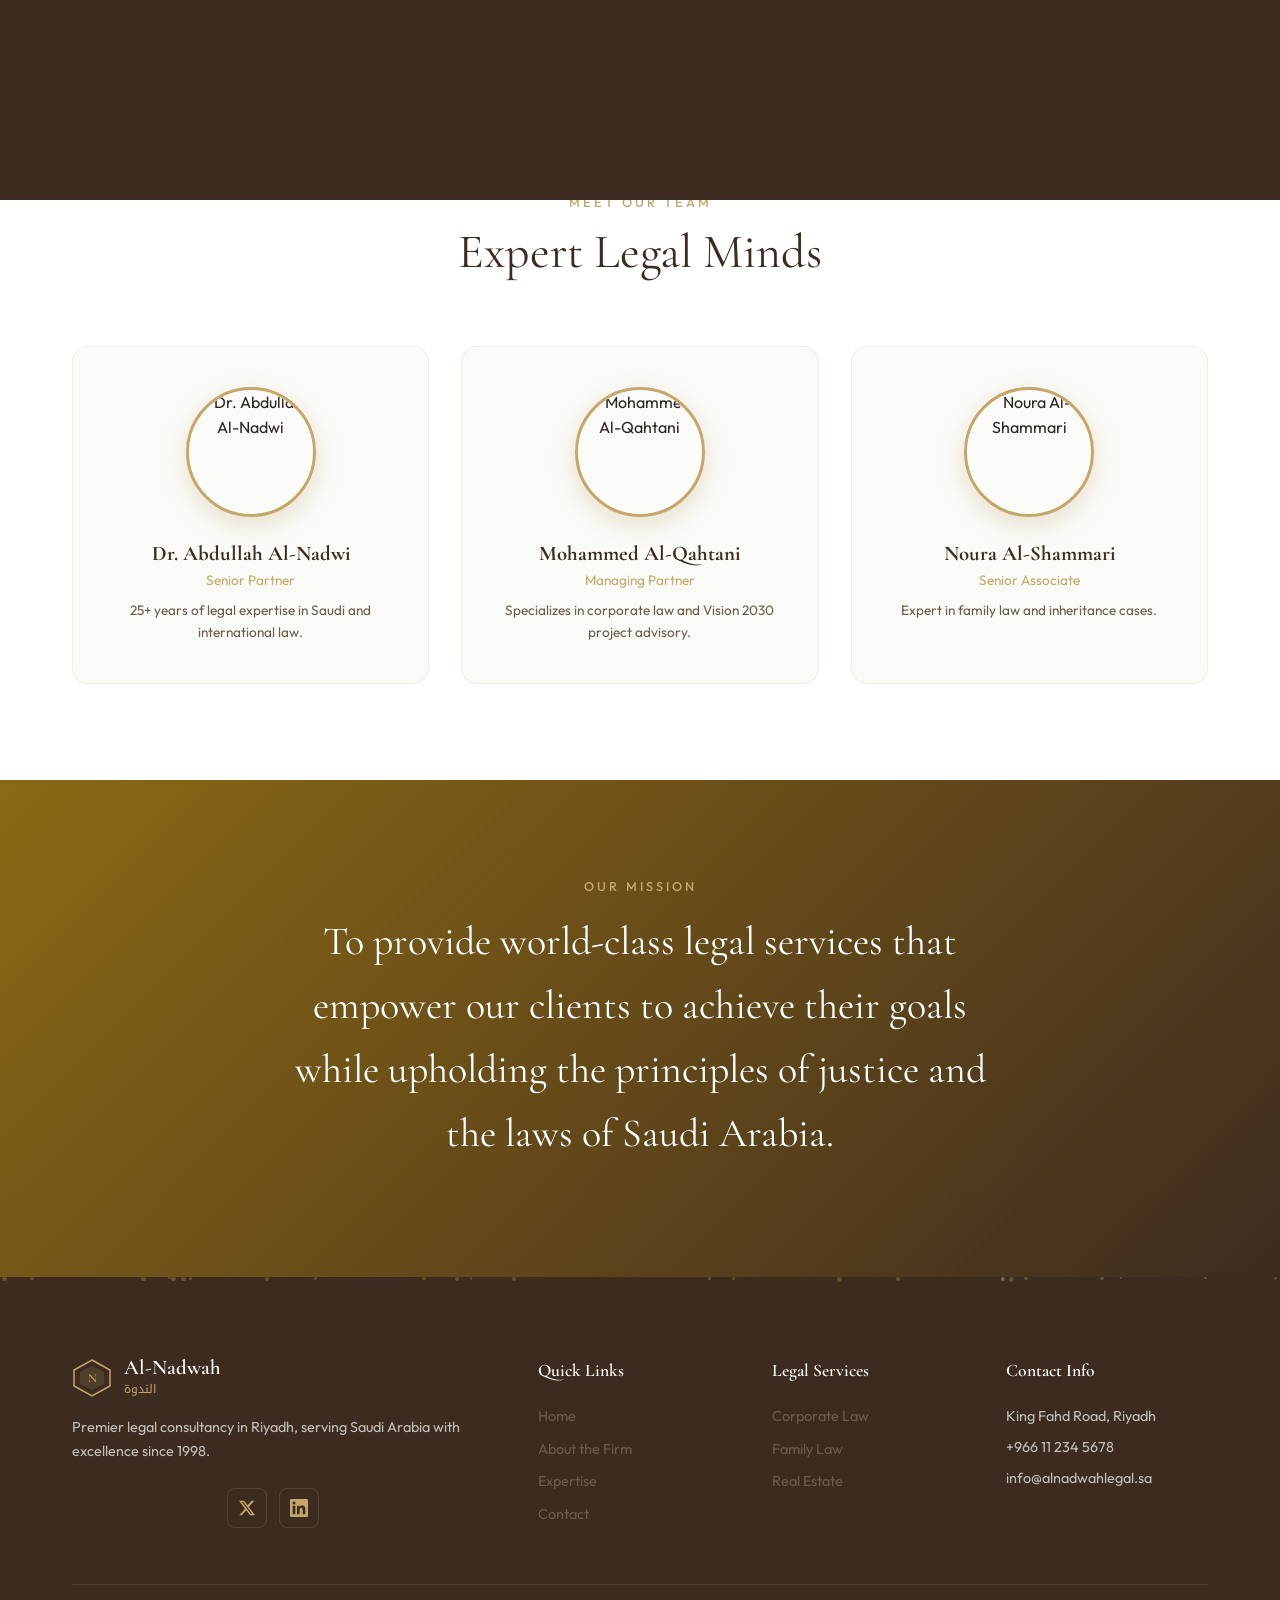
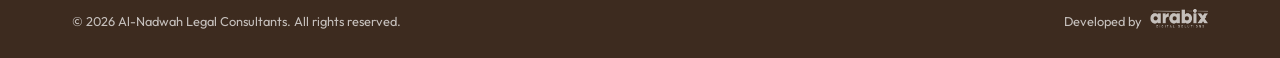
==== commit a6d2cbe8: "Fix contact form styling for dark theme: white text inputs, gold borders, inset shadows" ====
--- a/about.html
+++ b/about.html
@@ -7,7 +7,7 @@
     <link rel="preconnect" href="https://fonts.googleapis.com">
     <link rel="preconnect" href="https://fonts.gstatic.com" crossorigin>
     <link href="https://fonts.googleapis.com/css2?family=Cormorant+Garamond:wght@300;400;500;600;700&family=Outfit:wght@200;300;400;500;600;700&family=Noto+Kufi+Arabic:wght@300;400;500;600;700&display=swap" rel="stylesheet">
-    <link rel="stylesheet" href="styles.css?v=16">
+    <link rel="stylesheet" href="styles.css?v=17">
 </head>
 <body>
     <div class="preloader" id="preloader">
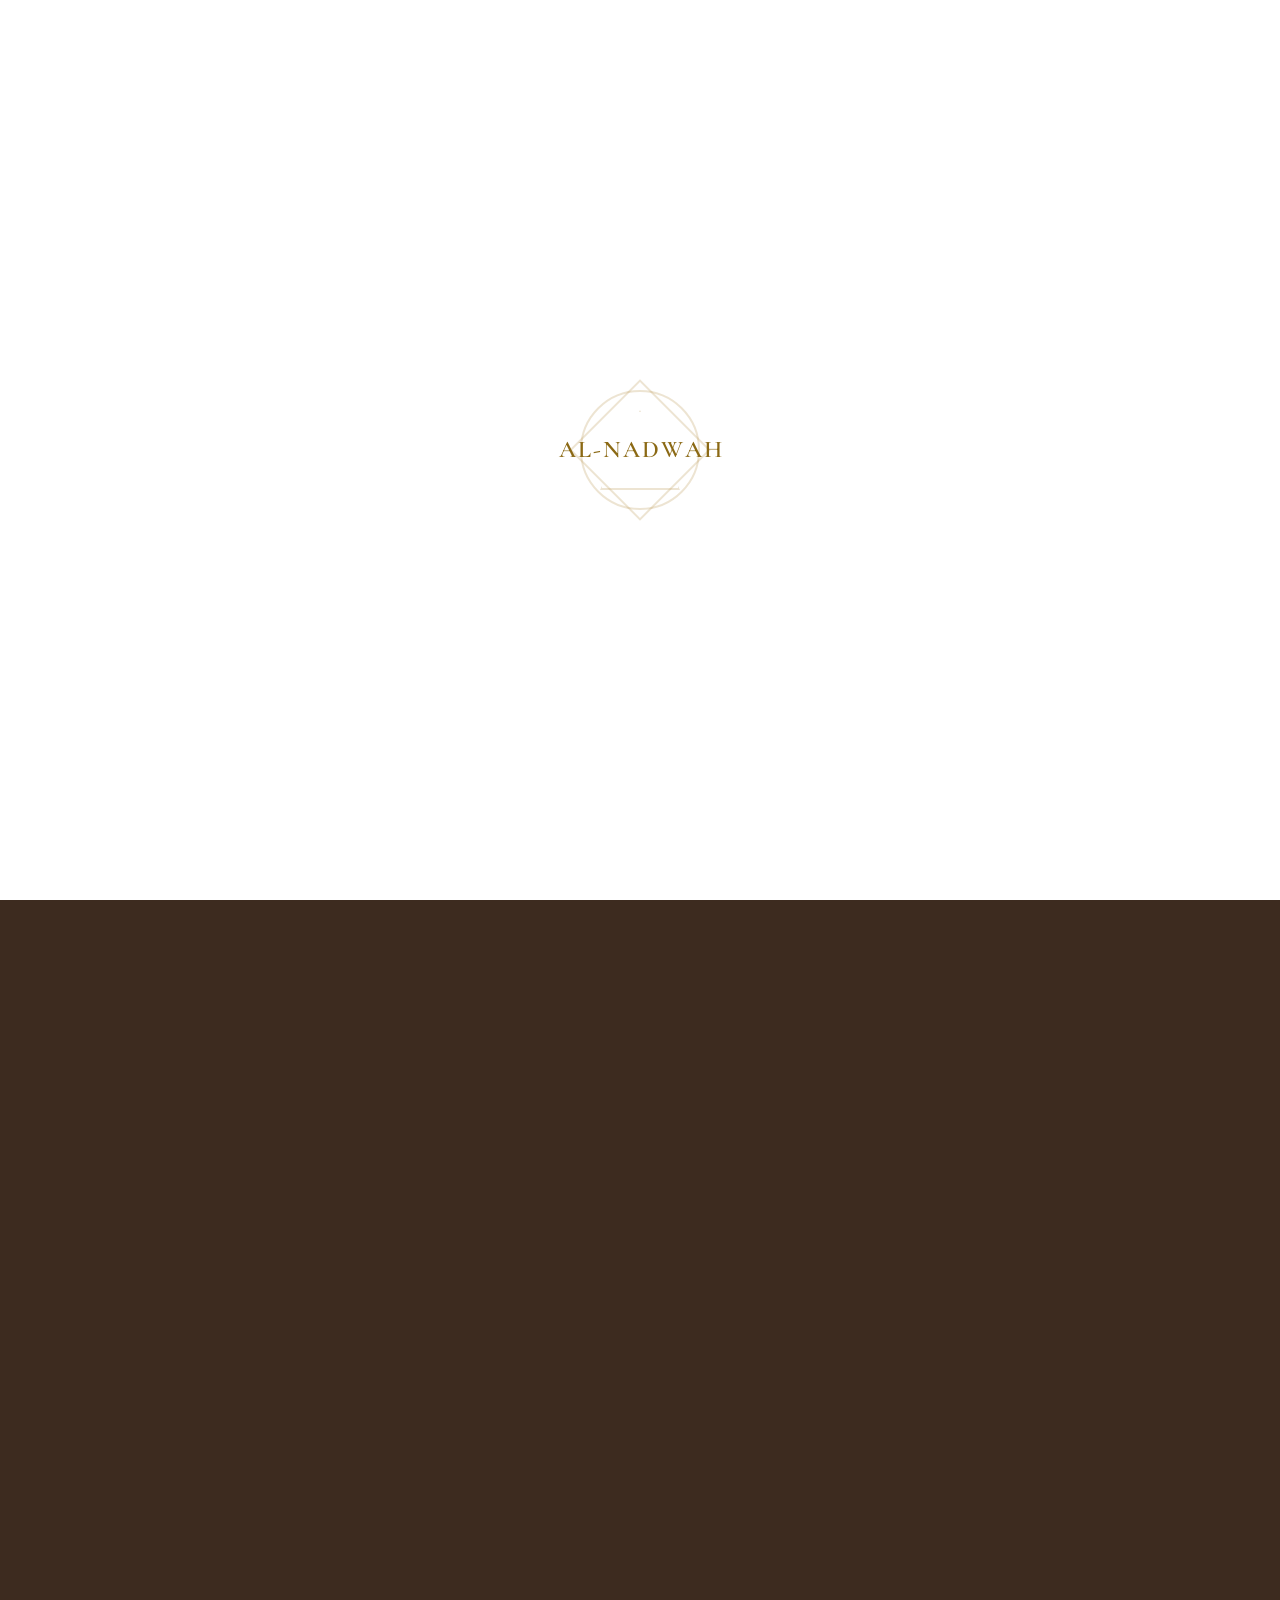
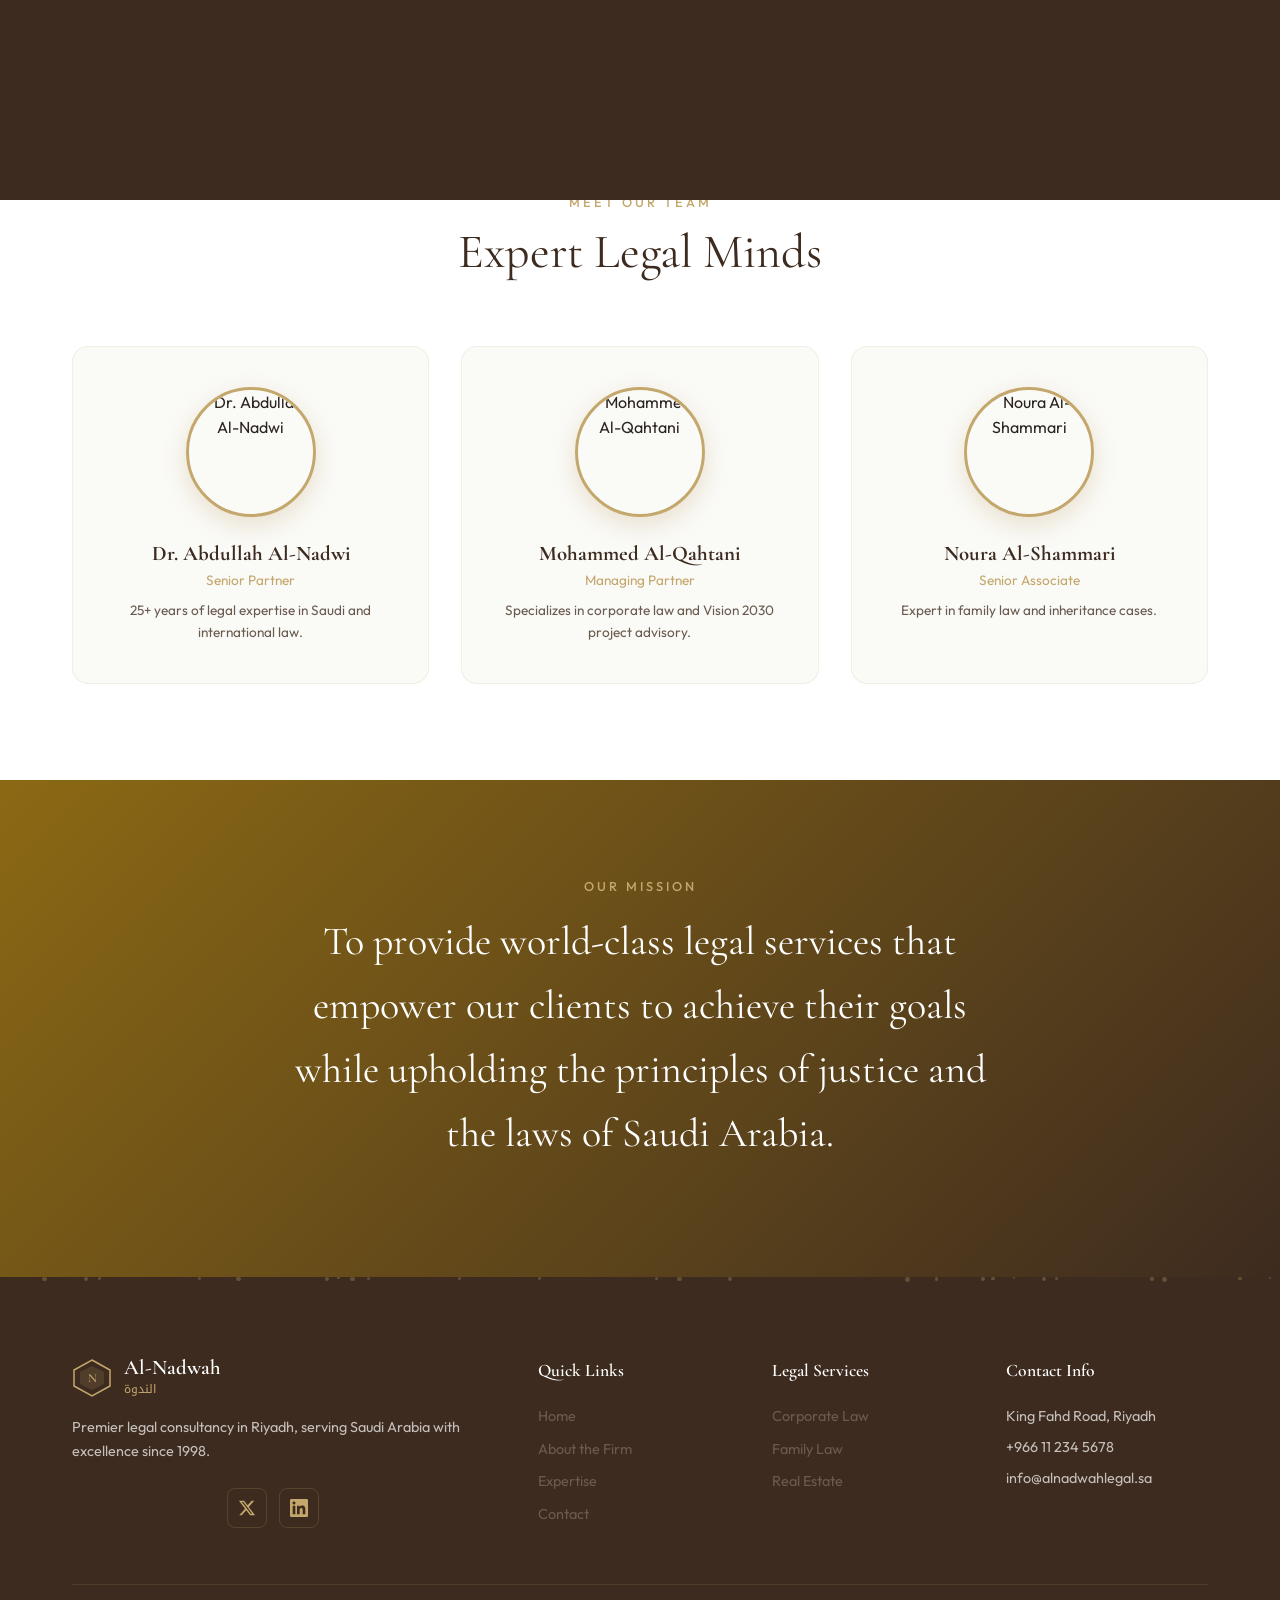
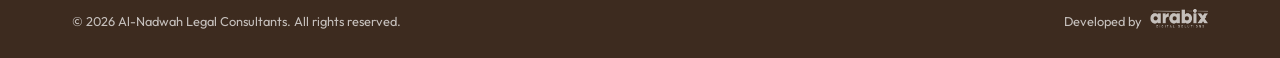
==== commit 09fae835: "Update Contact page info boxes: white text, gold headings, transparent dark backgrounds" ====
--- a/about.html
+++ b/about.html
@@ -7,7 +7,7 @@
     <link rel="preconnect" href="https://fonts.googleapis.com">
     <link rel="preconnect" href="https://fonts.gstatic.com" crossorigin>
     <link href="https://fonts.googleapis.com/css2?family=Cormorant+Garamond:wght@300;400;500;600;700&family=Outfit:wght@200;300;400;500;600;700&family=Noto+Kufi+Arabic:wght@300;400;500;600;700&display=swap" rel="stylesheet">
-    <link rel="stylesheet" href="styles.css?v=17">
+    <link rel="stylesheet" href="styles.css?v=18">
 </head>
 <body>
     <div class="preloader" id="preloader">
